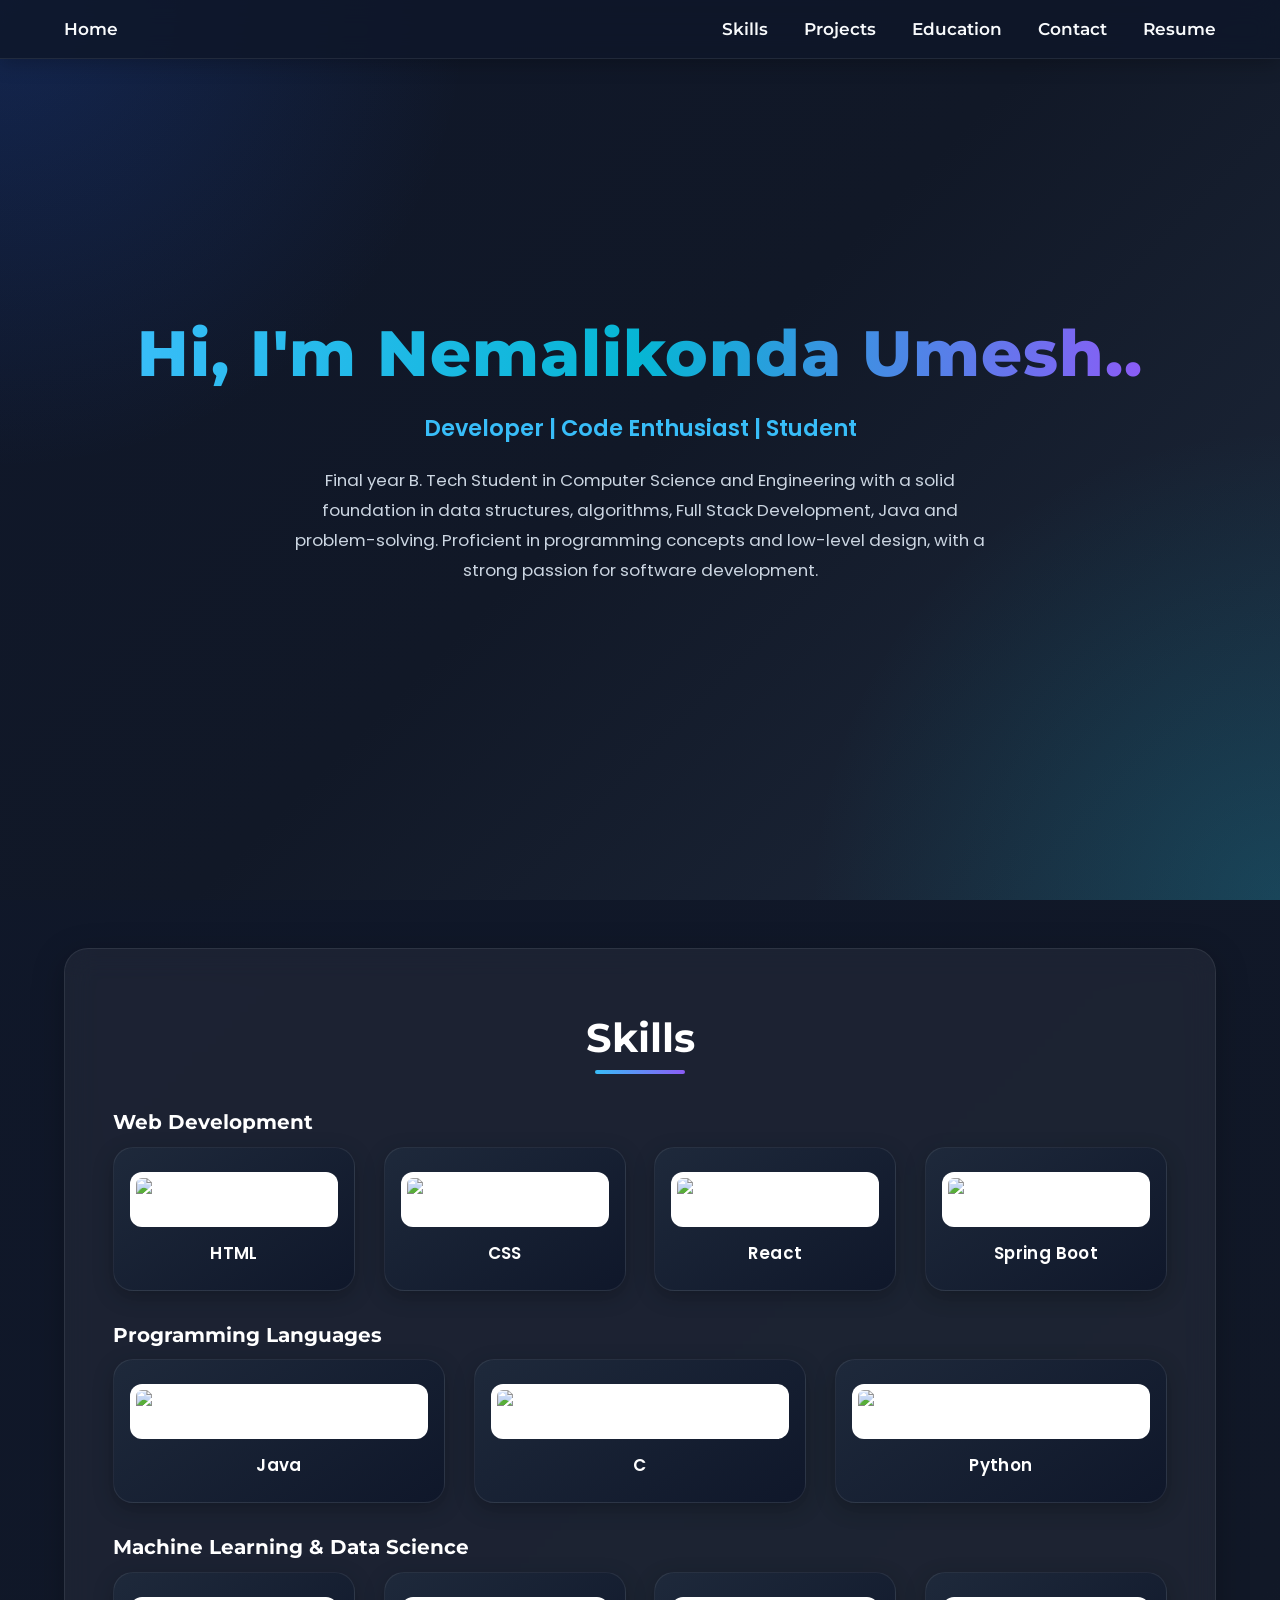
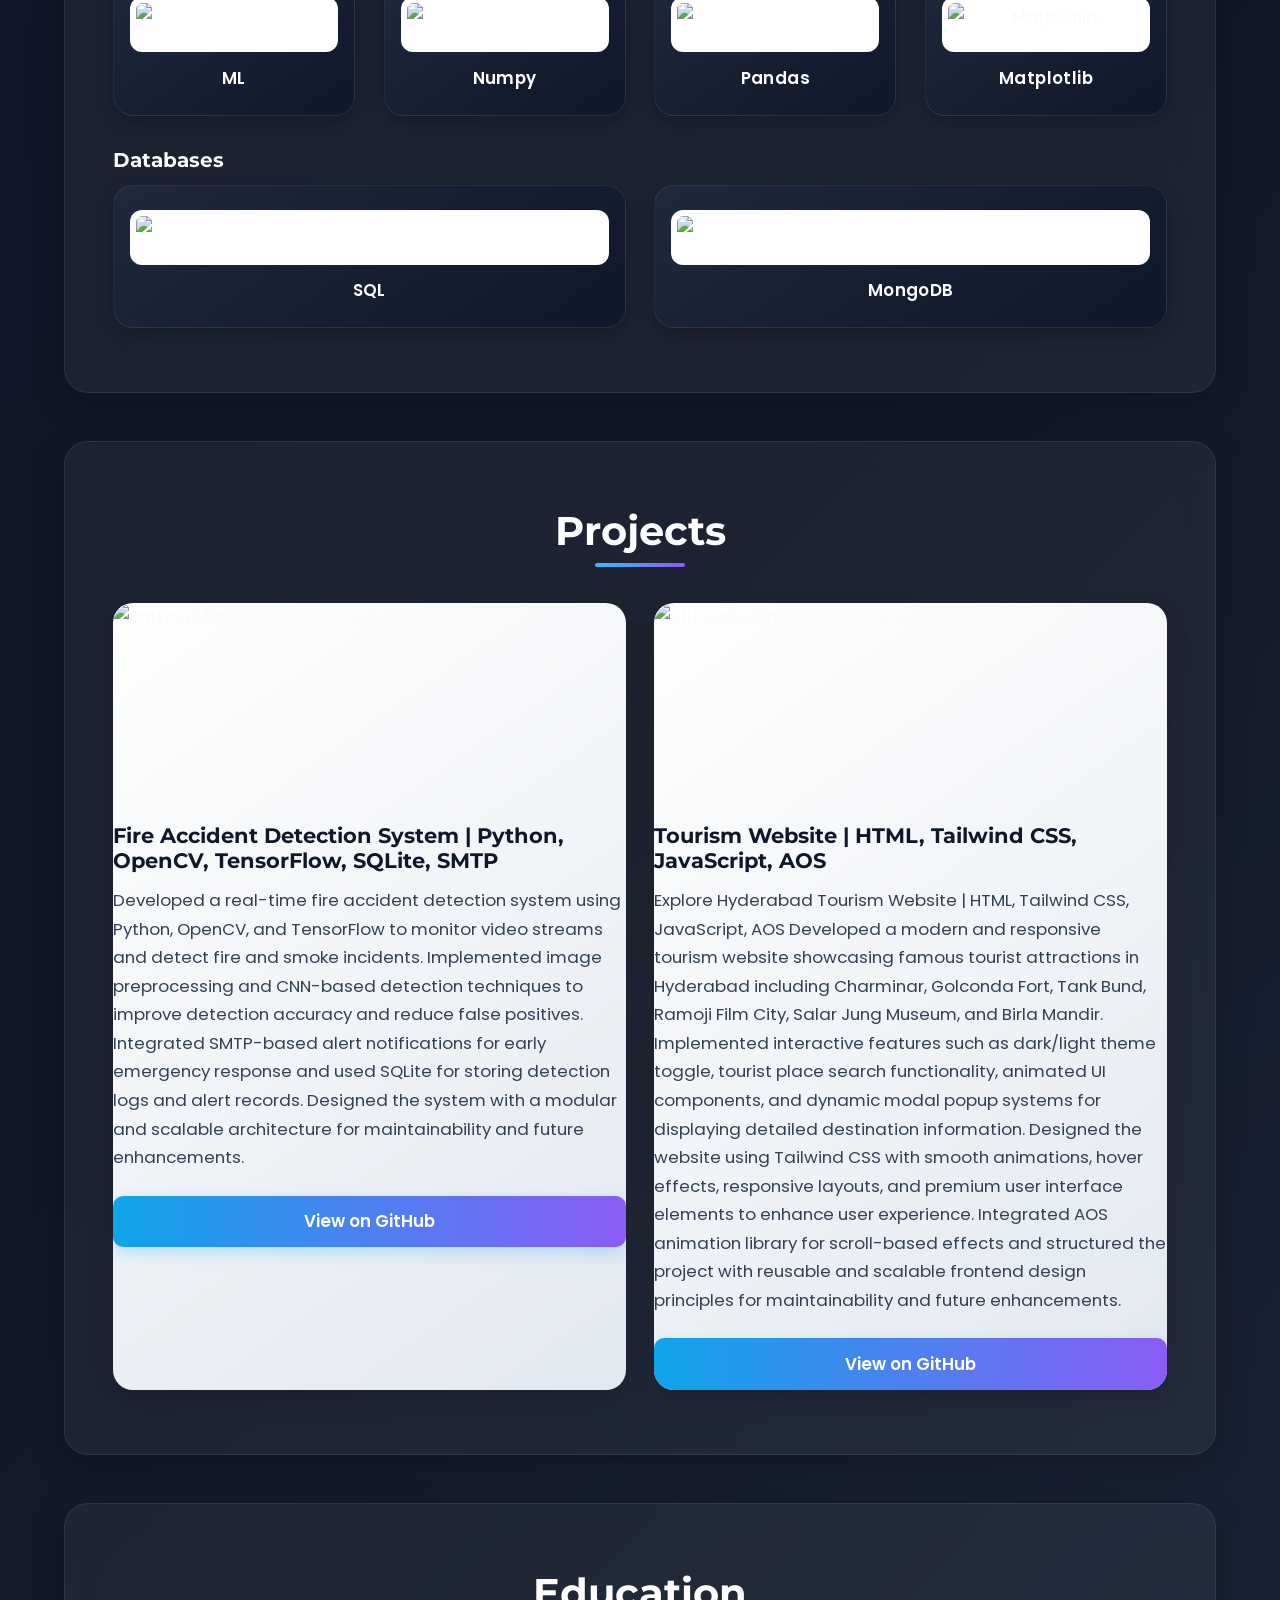
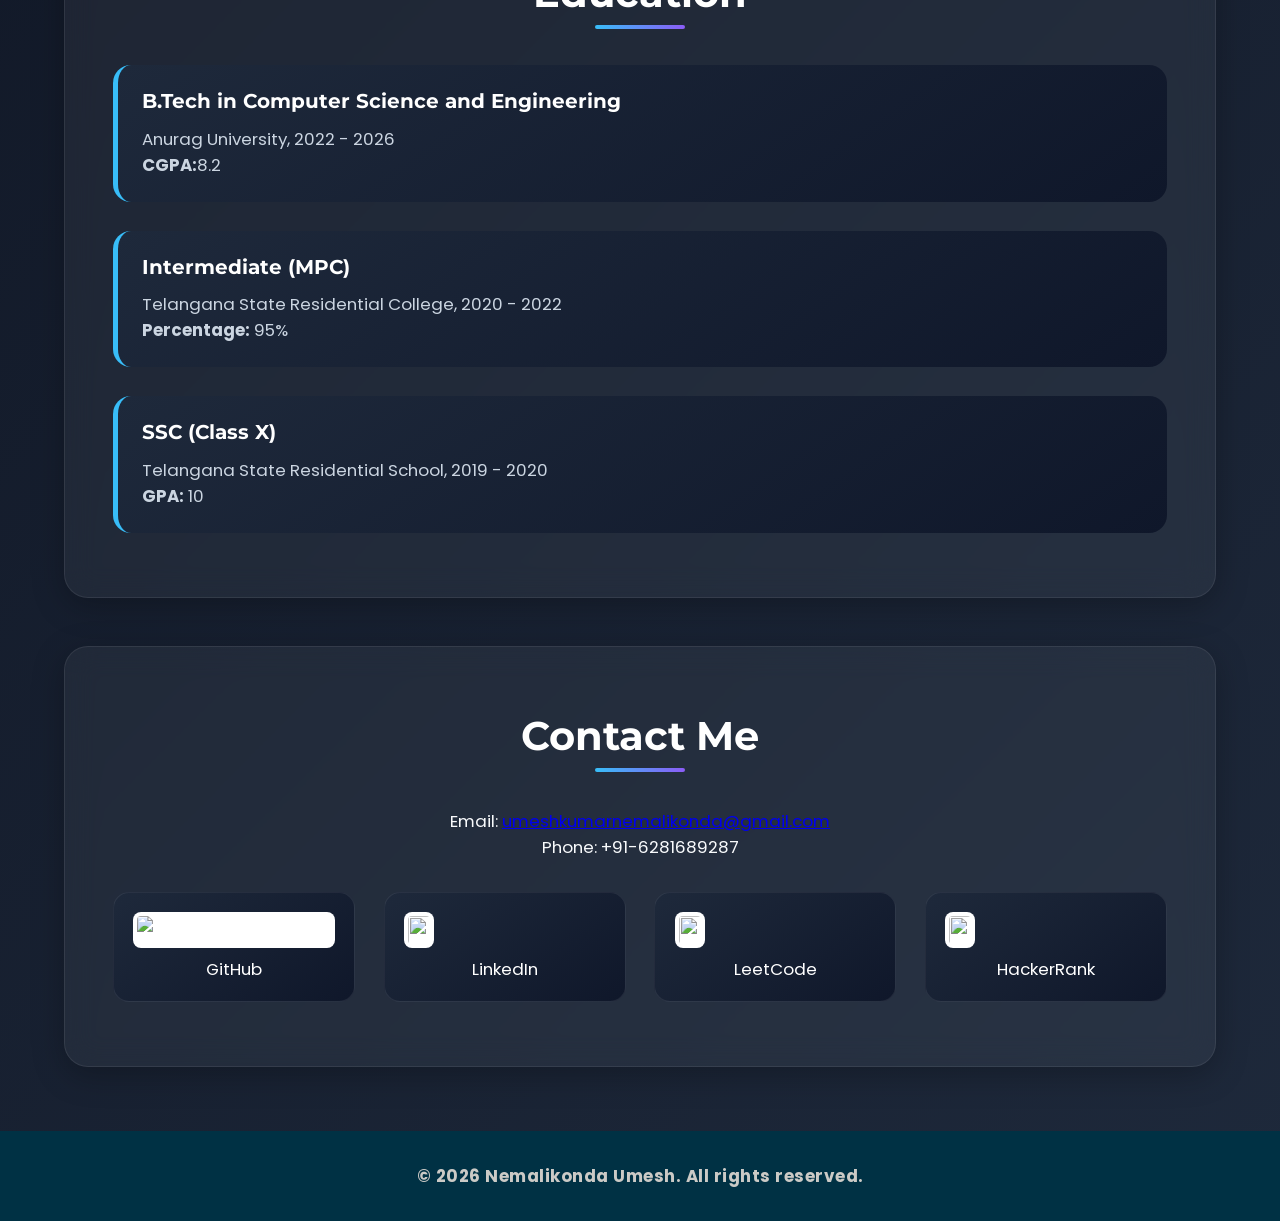
==== index.html @ 6491c3d7 "Add files via upload" ====
<!DOCTYPE html>
<html lang="en">
<head>
  <meta charset="UTF-8" />
  <meta name="viewport" content="width=device-width, initial-scale=1.0"/>
  <title>Umesh Nemalikonda</title>
  <link rel="icon" href="..\images\logo.jpg" type="image/png"/>
  <link href="https://fonts.googleapis.com/css2?family=Montserrat:wght@700;500;400&family=Roboto:wght@400;500&display=swap" rel="stylesheet">
  <link href="index.css" rel="stylesheet">
<body>
<nav id="main-nav">
  <div><a href="#home">Home</a></div>
  <div>
    <a href="#skills">Skills</a>
    <a href="#projects">Projects</a>
    <a href="#education">Education</a>
    <a href="#contact">Contact</a>
    <a href="resume.html" target="_blank">Resume</a>
  </div>
</nav>

<header id="home">
  <h1>Hi, I'm Nemalikonda Umesh..</h1>
  <p>Developer | Code Enthusiast | Student</p>
  <p>Final year B. Tech Student in Computer Science and Engineering with a solid foundation in data structures, algorithms, Full Stack Development, Java and problem-solving. Proficient in programming concepts and low-level design, with a strong passion for software development. </p>
</header>

<section id="skills">
  <h2>Skills</h2>

  <h3 style="margin-top:2rem;color:#ffffff;">Web Development</h3>
  <div class="skills-grid">
    <div class="skill-item"><img src="https://cdn.jsdelivr.net/gh/devicons/devicon/icons/html5/html5-original.svg"/><p>HTML</p></div>
    <div class="skill-item"><img src="https://cdn.jsdelivr.net/gh/devicons/devicon/icons/css3/css3-original.svg"/><p>CSS</p></div>
    <div class="skill-item"><img src="https://cdn.jsdelivr.net/gh/devicons/devicon/icons/react/react-original.svg"/><p>React</p></div>
    <div class="skill-item"><img src="https://cdn.jsdelivr.net/gh/devicons/devicon/icons/spring/spring-original.svg"/><p>Spring Boot</p></div>
  </div>

  <h3 style="margin-top:2rem;color:#ffffff;">Programming Languages</h3>
  <div class="skills-grid">
    <div class="skill-item"><img src="https://cdn.jsdelivr.net/gh/devicons/devicon/icons/java/java-original.svg"/><p>Java</p></div>
    <div class="skill-item"><img src="https://cdn.jsdelivr.net/gh/devicons/devicon/icons/c/c-original.svg"/><p>C</p></div>
    <div class="skill-item"><img src="https://cdn.jsdelivr.net/gh/devicons/devicon/icons/python/python-original.svg"/><p>Python</p></div>
    
  </div>

  <h3 style="margin-top:2rem;color:#ffffff;">Machine Learning & Data Science</h3>
  <div class="skills-grid">
    <div class="skill-item"><img src="https://upload.wikimedia.org/wikipedia/commons/1/10/PyTorch_logo_icon.svg"/><p>ML</p></div>
    <div class="skill-item"><img src="https://cdn.jsdelivr.net/gh/devicons/devicon/icons/numpy/numpy-original.svg"/><p>Numpy</p></div>
    <div class="skill-item"><img src="https://cdn.jsdelivr.net/gh/devicons/devicon/icons/pandas/pandas-original.svg"/><p>Pandas</p></div>
    <div class="skill-item"><img src="https://matplotlib.org/_static/images/logo2.svg" alt="Matplotlib" /><p>Matplotlib</p>
</div>
  </div>

  <h3 style="margin-top:2rem;color:#ffffff;">Databases</h3>
  <div class="skills-grid">
    <div class="skill-item"><img src="https://cdn.jsdelivr.net/gh/devicons/devicon/icons/mysql/mysql-original.svg"/><p>SQL</p></div>
    <div class="skill-item"><img src="https://cdn.jsdelivr.net/gh/devicons/devicon/icons/mongodb/mongodb-original.svg"/><p>MongoDB</p></div>
  </div>
</section>

<section id="projects">
  <h2>Projects</h2>
  <div class="projects-grid">
    <div class="project">
      <img src="https://encrypted-tbn0.gstatic.com/images?q=tbn:ANd9GcQ409_tsoj7hZkMlYfSaV7UAQtdSA9OgKWqkyiXhm_vB_E936Mg-bOxfOw&s" alt="Parking Management System"/>
      <h3>Fire Accident Detection System | Python, OpenCV, TensorFlow, SQLite, SMTP</h3>
      <p>Developed a real-time fire accident detection system using Python, OpenCV, and TensorFlow to monitor video streams and detect fire and smoke incidents. Implemented image preprocessing and CNN-based detection techniques to improve detection accuracy and reduce false positives. Integrated SMTP-based alert notifications for early emergency response and used SQLite for storing detection logs and alert records. Designed the system with a modular and scalable architecture for maintainability and future enhancements.</p>
      <div class="project-btns">
        <a href="https://github.com/NemalikondaUmesh/FIRE-ACCIDENT-DETECTOR" target="_blank">View on GitHub</a>
      </div>
    </div>
    <div class="project">
      <img src="./pro.png" alt="Student Management System"/>
      <h3>Tourism Website | HTML, Tailwind CSS, JavaScript, AOS</h3>
      <p>Explore Hyderabad Tourism Website | HTML, Tailwind CSS, JavaScript, AOS
Developed a modern and responsive tourism website showcasing famous tourist attractions in Hyderabad including Charminar, Golconda Fort, Tank Bund, Ramoji Film City, Salar Jung Museum, and Birla Mandir. Implemented interactive features such as dark/light theme toggle, tourist place search functionality, animated UI components, and dynamic modal popup systems for displaying detailed destination information. Designed the website using Tailwind CSS with smooth animations, hover effects, responsive layouts, and premium user interface elements to enhance user experience. Integrated AOS animation library for scroll-based effects and structured the project with reusable and scalable frontend design principles for maintainability and future enhancements.</p>
      <div class="project-btns">
        <a href="https://github.com/NemalikondaUmesh/Tourist-website" target="_blank">View on GitHub</a>
      </div>
    </div>
  </div>
</section>

<section id="education">
  <h2>Education</h2>
  <div class="education-grid">
    <div class="edu-box">
      <h3>B.Tech in Computer Science and Engineering</h3>
      <p>Anurag University, 2022 - 2026</p>
      <p><strong>CGPA:</strong>8.2</p>
    </div>
    <div class="edu-box">
      <h3>Intermediate (MPC)</h3>
      <p>Telangana State Residential College, 2020 - 2022</p>
      <p><strong>Percentage:</strong> 95%</p>
    </div>
    <div class="edu-box">
      <h3>SSC (Class X)</h3>
      <p>Telangana State Residential School, 2019 - 2020</p>
      <p><strong>GPA:</strong> 10</p>
    </div>
  </div>
</section>

<section id="contact">
  <h2>Contact Me</h2>
  <p style="text-align:center">Email: <a href="mailto:sathyanarayanaaitla@gmail.com">umeshkumarnemalikonda@gmail.com</a><br>Phone: +91-6281689287</p>
  <div class="socials">
    <a href="https://github.com/NemalikondaUmesh" target="_blank"><img src="https://cdn.jsdelivr.net/gh/devicons/devicon/icons/github/github-original.svg"/><p>GitHub</p></a>
    <a href="https://www.linkedin.com/in/nemalikonda-umesh/"target="_blank"><img src="https://cdn-icons-png.flaticon.com/512/174/174857.png" width="30"/><p>LinkedIn</p></a>
    <a href="https://leetcode.com/u/Umeshnemalikonda/" target="_blank"><img src="https://cdn.iconscout.com/icon/free/png-256/leetcode-3521542-2944960.png" width="30"/><p>LeetCode</p></a>
    <a href="https://www.hackerrank.com/profile/22eg105n39" target="_blank"><img src="https://cdn.iconscout.com/icon/free/png-256/hackerrank-3628885-3030009.png" width="30"/><p>HackerRank</p></a>
  </div>
</section>

<footer>
  &copy; 2026 Nemalikonda Umesh. All rights reserved.
</footer>
</body>
</html>
---- index.css ----
/* ===== GOOGLE FONTS ===== */
@import url('https://fonts.googleapis.com/css2?family=Montserrat:wght@400;600;700;800&family=Poppins:wght@300;400;500;600&display=swap');

/* ===== GLOBAL ===== */
*{
    margin:0;
    padding:0;
    box-sizing:border-box;
}

html{
    scroll-behavior:smooth;
}

body{
    background: linear-gradient(135deg,#0f172a,#111827,#1e293b);
    color:#f8fafc;
    font-family:'Poppins',sans-serif;
    font-size:1.05rem;
    overflow-x:hidden;
}

/* ===== NAVBAR ===== */
nav{
    position:fixed;
    top:0;
    width:100%;
    display:flex;
    justify-content:space-between;
    align-items:center;
    padding:1rem 3rem;
    background:rgba(15,23,42,0.85);
    backdrop-filter:blur(12px);
    z-index:1000;
    border-bottom:1px solid rgba(255,255,255,0.08);
    box-shadow:0 4px 20px rgba(0,0,0,0.25);
}

nav a{
    color:#f8fafc;
    text-decoration:none;
    margin:0 1rem;
    font-weight:600;
    font-family:'Montserrat',sans-serif;
    transition:0.3s ease;
    position:relative;
}

nav a::after{
    content:'';
    position:absolute;
    left:0;
    bottom:-5px;
    width:0%;
    height:2px;
    background:#38bdf8;
    transition:0.3s;
}

nav a:hover{
    color:#38bdf8;
}

nav a:hover::after{
    width:100%;
}

/* ===== HEADER ===== */
header{
    height:100vh;
    display:flex;
    flex-direction:column;
    justify-content:center;
    align-items:center;
    text-align:center;
    padding:2rem;
    background:
    radial-gradient(circle at top left,#2563eb33,transparent 30%),
    radial-gradient(circle at bottom right,#06b6d433,transparent 30%),
    linear-gradient(135deg,#0f172a,#111827,#1e293b);
}

header h1{
    font-size:4rem;
    font-family:'Montserrat',sans-serif;
    font-weight:800;
    background:linear-gradient(90deg,#38bdf8,#06b6d4,#8b5cf6);
    -webkit-background-clip:text;
    -webkit-text-fill-color:transparent;
    margin-bottom:1rem;
    letter-spacing:1px;
}

header p:first-of-type{
    font-size:1.4rem;
    color:#38bdf8;
    font-weight:600;
    margin-bottom:1rem;
}

header p{
    max-width:700px;
    line-height:1.8;
    color:#cbd5e1;
}

/* ===== SECTIONS ===== */
section{
    margin:3rem auto;
    width:90%;
    padding:4rem 3rem;
    border-radius:24px;
    background:rgba(255,255,255,0.05);
    backdrop-filter:blur(15px);
    border:1px solid rgba(255,255,255,0.08);
    box-shadow:0 8px 32px rgba(0,0,0,0.25);
}

h2{
    text-align:center;
    font-size:2.5rem;
    margin-bottom:3rem;
    font-family:'Montserrat',sans-serif;
    color:#ffffff;
    position:relative;
}

h2::after{
    content:'';
    width:90px;
    height:4px;
    background:linear-gradient(90deg,#38bdf8,#8b5cf6);
    position:absolute;
    left:50%;
    transform:translateX(-50%);
    bottom:-12px;
    border-radius:20px;
}

h3{
    font-family:'Montserrat',sans-serif;
    color:#38bdf8;
    margin-bottom:0.8rem;
}

/* ===== GRID LAYOUTS ===== */
.skills-grid,
.projects-grid,
.education-grid,
.socials{
    display:grid;
    gap:1.8rem;
}

.skills-grid{
    grid-template-columns:repeat(auto-fit,minmax(150px,1fr));
}

.projects-grid{
    grid-template-columns:repeat(auto-fit,minmax(320px,1fr));
}

/* ===== SKILLS ===== */
.skill-item{
    background:linear-gradient(145deg,#1e293b,#0f172a);
    border:1px solid rgba(255,255,255,0.08);
    padding:1.5rem 1rem;
    border-radius:20px;
    text-align:center;
    transition:0.35s ease;
    box-shadow:0 6px 20px rgba(0,0,0,0.25);
}

.skill-item:hover{
    transform:translateY(-10px) scale(1.03);
    background:linear-gradient(145deg,#0ea5e9,#8b5cf6);
    box-shadow:0 12px 30px rgba(14,165,233,0.35);
}

.skill-item img{
    height:55px;
    margin-bottom:0.8rem;
    background:#fff;
    padding:6px;
    border-radius:12px;
}

.skill-item p{
    font-weight:600;
    color:#fff;
    letter-spacing:0.4px;
}

/* ===== PROJECTS ===== */
.project{
    background:linear-gradient(145deg,#ffffff,#e2e8f0);
    border-radius:20px;
    overflow:hidden;
    transition:0.35s ease;
    box-shadow:0 8px 25px rgba(0,0,0,0.18);
}

.project:hover{
    transform:translateY(-10px);
    box-shadow:0 15px 35px rgba(56,189,248,0.25);
}

.project img{
    width:100%;
    height:220px;
    object-fit:cover;
}

.project-content{
    padding:1.5rem;
}

.project h3{
    color:#0f172a;
    font-size:1.3rem;
}

.project p{
    color:#334155;
    line-height:1.7;
}

/* ===== PROJECT BUTTONS ===== */
.project-btns{
    display:flex;
    gap:1rem;
    margin-top:1.5rem;
}

.project-btns a{
    flex:1;
    text-align:center;
    padding:0.8rem 1rem;
    border-radius:10px;
    text-decoration:none;
    font-weight:600;
    color:#fff;
    background:linear-gradient(90deg,#0ea5e9,#8b5cf6);
    transition:0.3s;
    box-shadow:0 6px 15px rgba(14,165,233,0.25);
}

.project-btns a:hover{
    transform:scale(1.05);
    box-shadow:0 10px 25px rgba(139,92,246,0.35);
}

/* ===== EDUCATION ===== */
.education-grid{
    grid-template-columns:1fr;
}

.edu-box{
    background:linear-gradient(145deg,#1e293b,#0f172a);
    padding:1.5rem;
    border-radius:18px;
    border-left:5px solid #38bdf8;
    transition:0.3s;
}

.edu-box:hover{
    transform:translateX(8px);
    box-shadow:0 10px 25px rgba(56,189,248,0.18);
}

.edu-box h3{
    color:#ffffff;
}

.edu-box p{
    color:#cbd5e1;
}

/* ===== SOCIALS ===== */
.socials{
    grid-template-columns:repeat(auto-fit,minmax(120px,1fr));
    margin-top:2rem;
}

.socials a{
    background:linear-gradient(145deg,#1e293b,#0f172a);
    padding:1.2rem;
    border-radius:16px;
    text-align:center;
    text-decoration:none;
    color:#fff;
    transition:0.3s;
    border:1px solid rgba(255,255,255,0.08);
}

.socials a:hover{
    transform:translateY(-8px);
    background:linear-gradient(145deg,#0ea5e9,#8b5cf6);
}

.socials img{
    height:36px;
    margin-bottom:0.5rem;
    background:#fff;
    padding:4px;
    border-radius:8px;
}

/* ===== FOOTER ===== */
footer{
    margin-top:4rem;
    text-align:center;
    padding:2rem;
    background:rgb(0, 49, 68);
    color:#cbcac6;   /* Changed text color */
    font-weight:700;
    letter-spacing:0.5px;
    font-size:1.05rem;

}

/* ===== IMAGE RESPONSIVE ===== */
img{
    max-width:100%;
    display:block;
}

/* ===== RESPONSIVE ===== */
@media(max-width:768px){

    nav{
        flex-direction:column;
        padding:1rem;
    }

    nav a{
        margin:0.5rem;
    }

    header{
        padding-top:6rem;
        height:auto;
        min-height:100vh;
    }

    header h1{
        font-size:2.5rem;
    }

    header p{
        font-size:1rem;
    }

    section{
        width:94%;
        padding:2rem 1.2rem;
    }

    h2{
        font-size:2rem;
    }

    .projects-grid,
    .skills-grid{
        grid-template-columns:1fr;
    }

    .project-btns{
        flex-direction:column;
    }
}
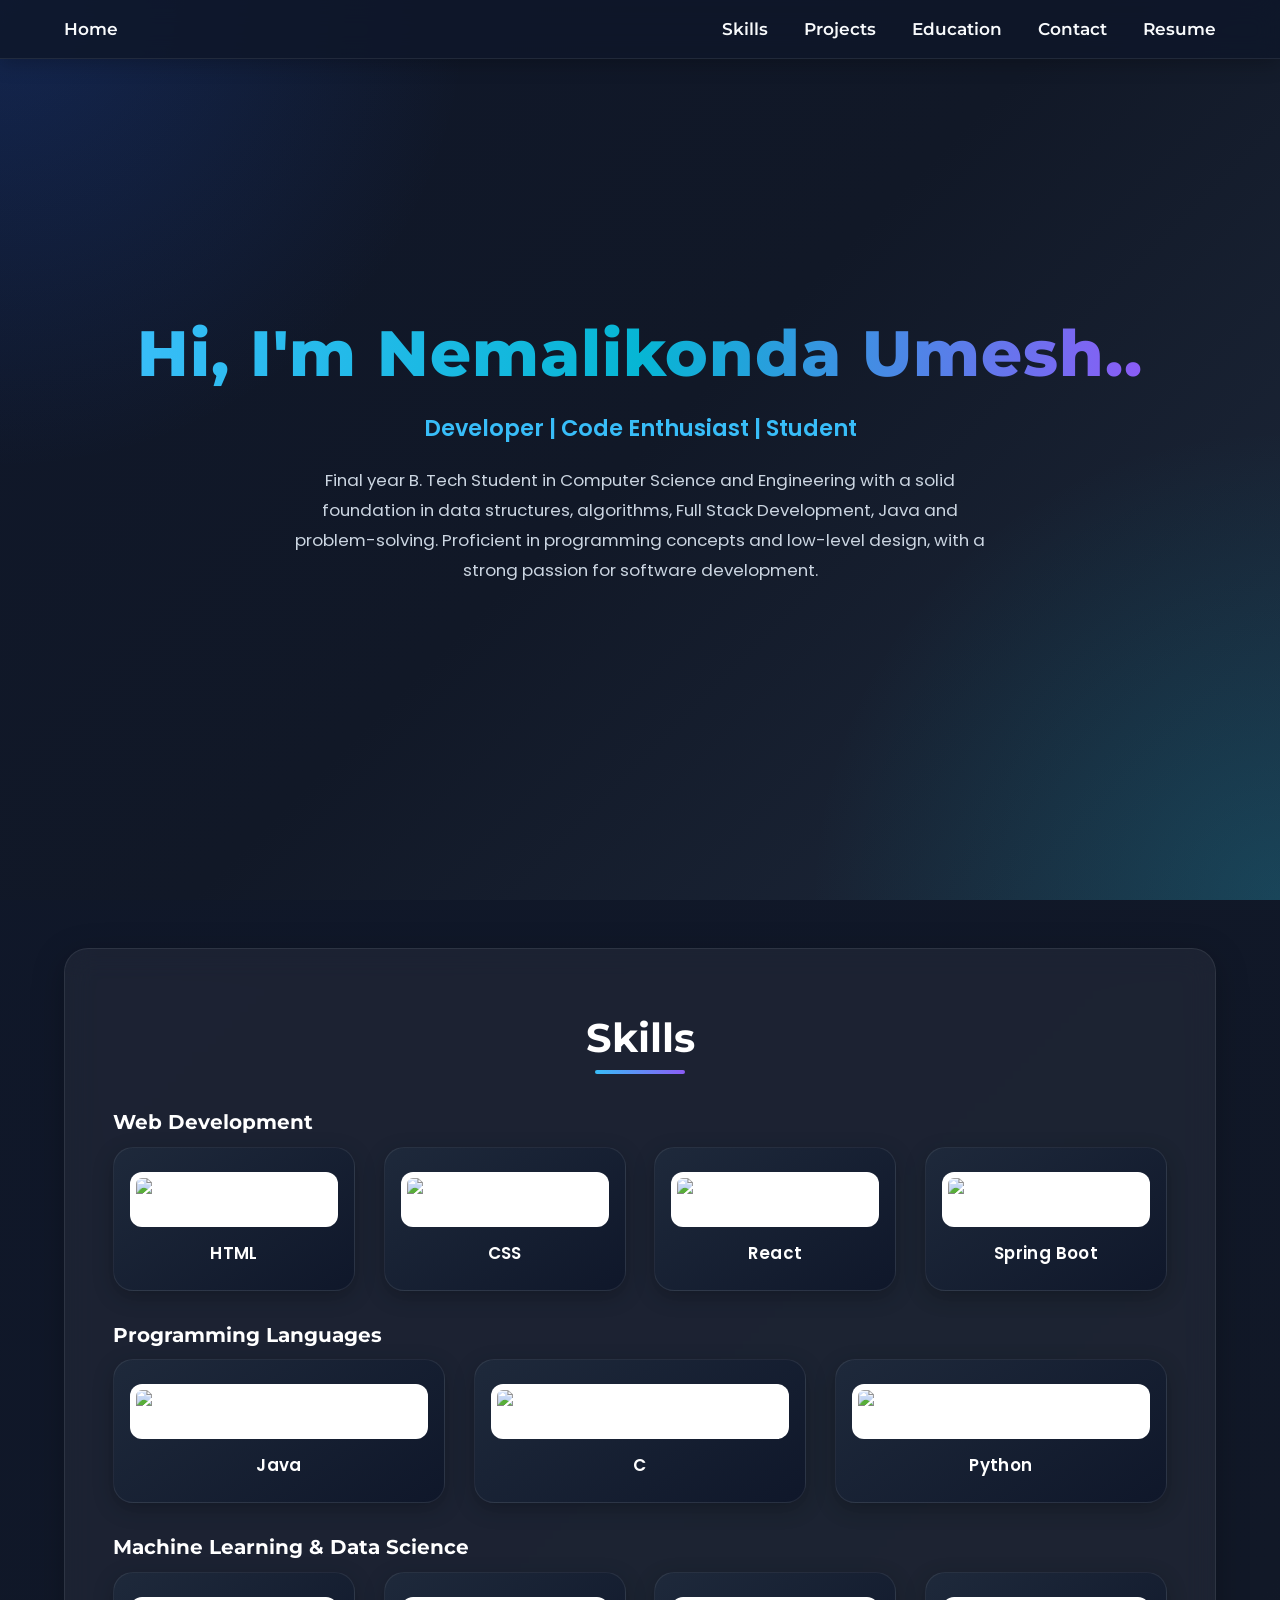
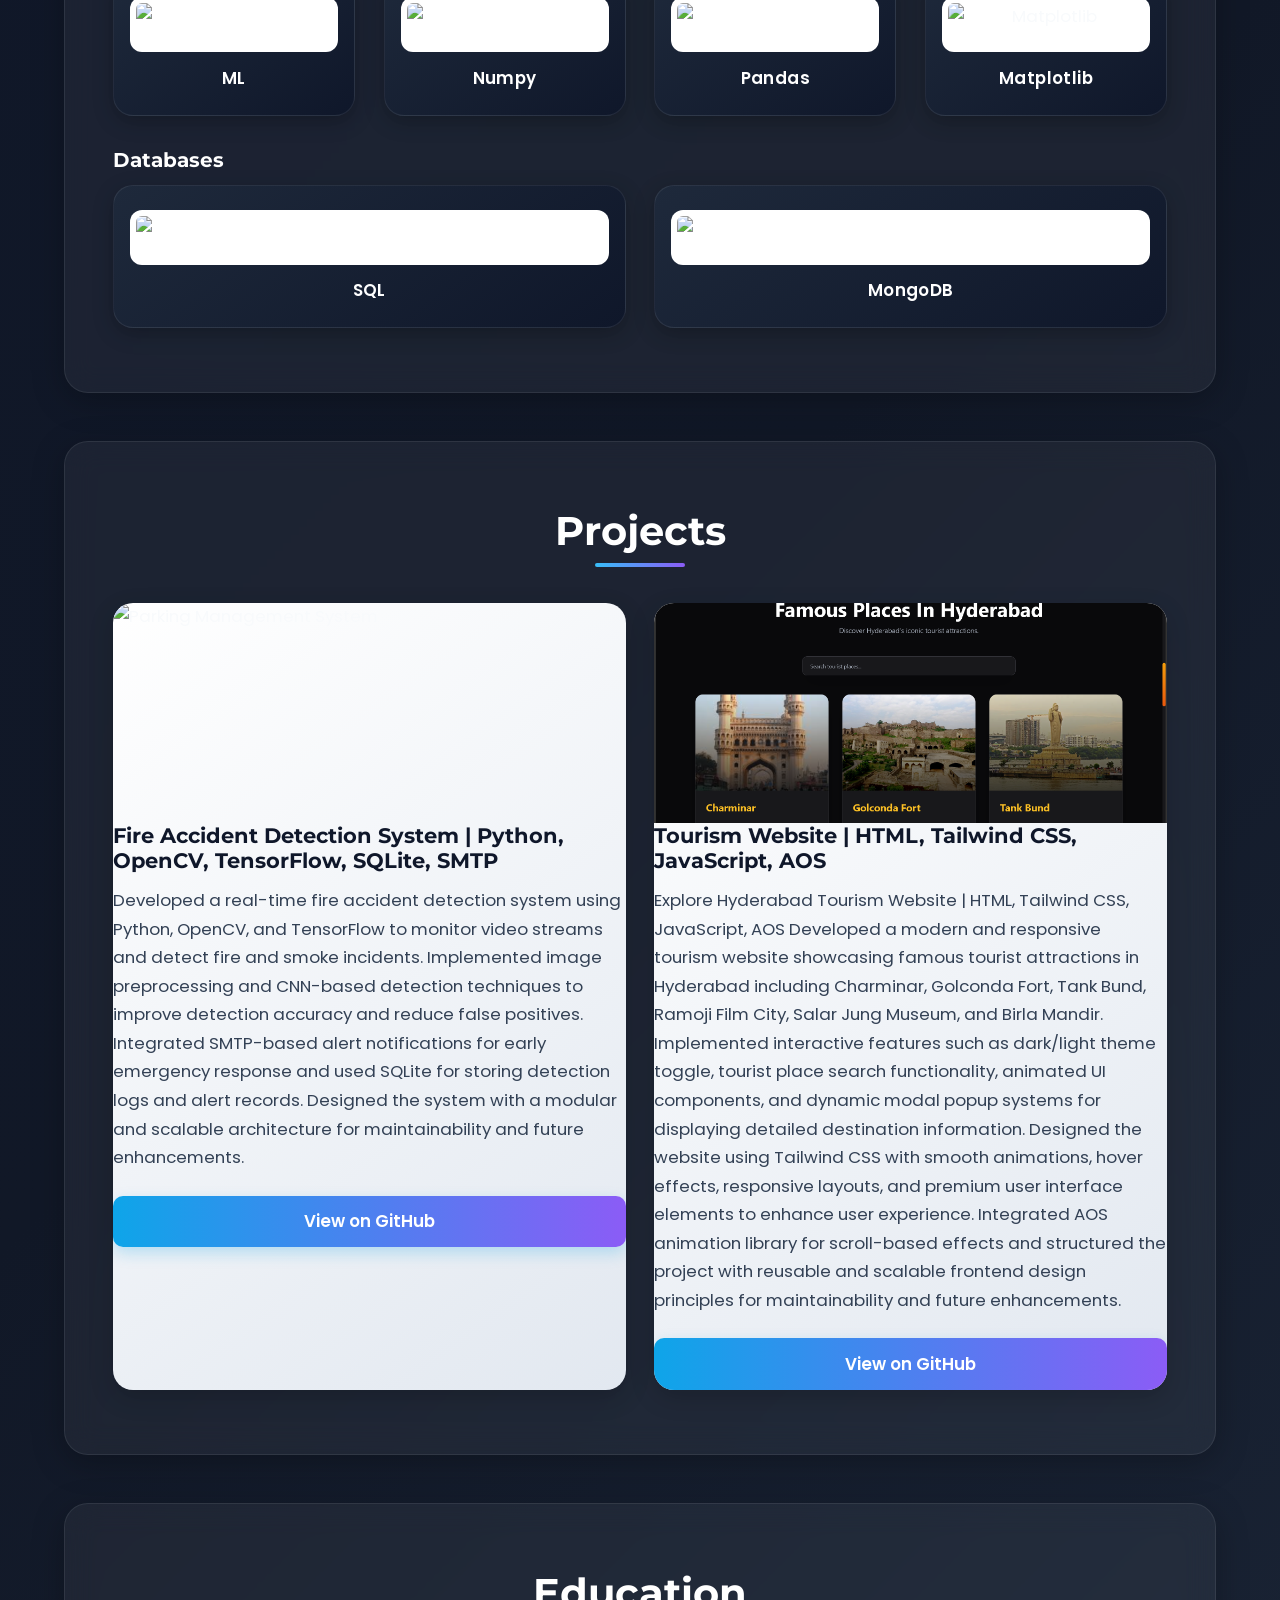
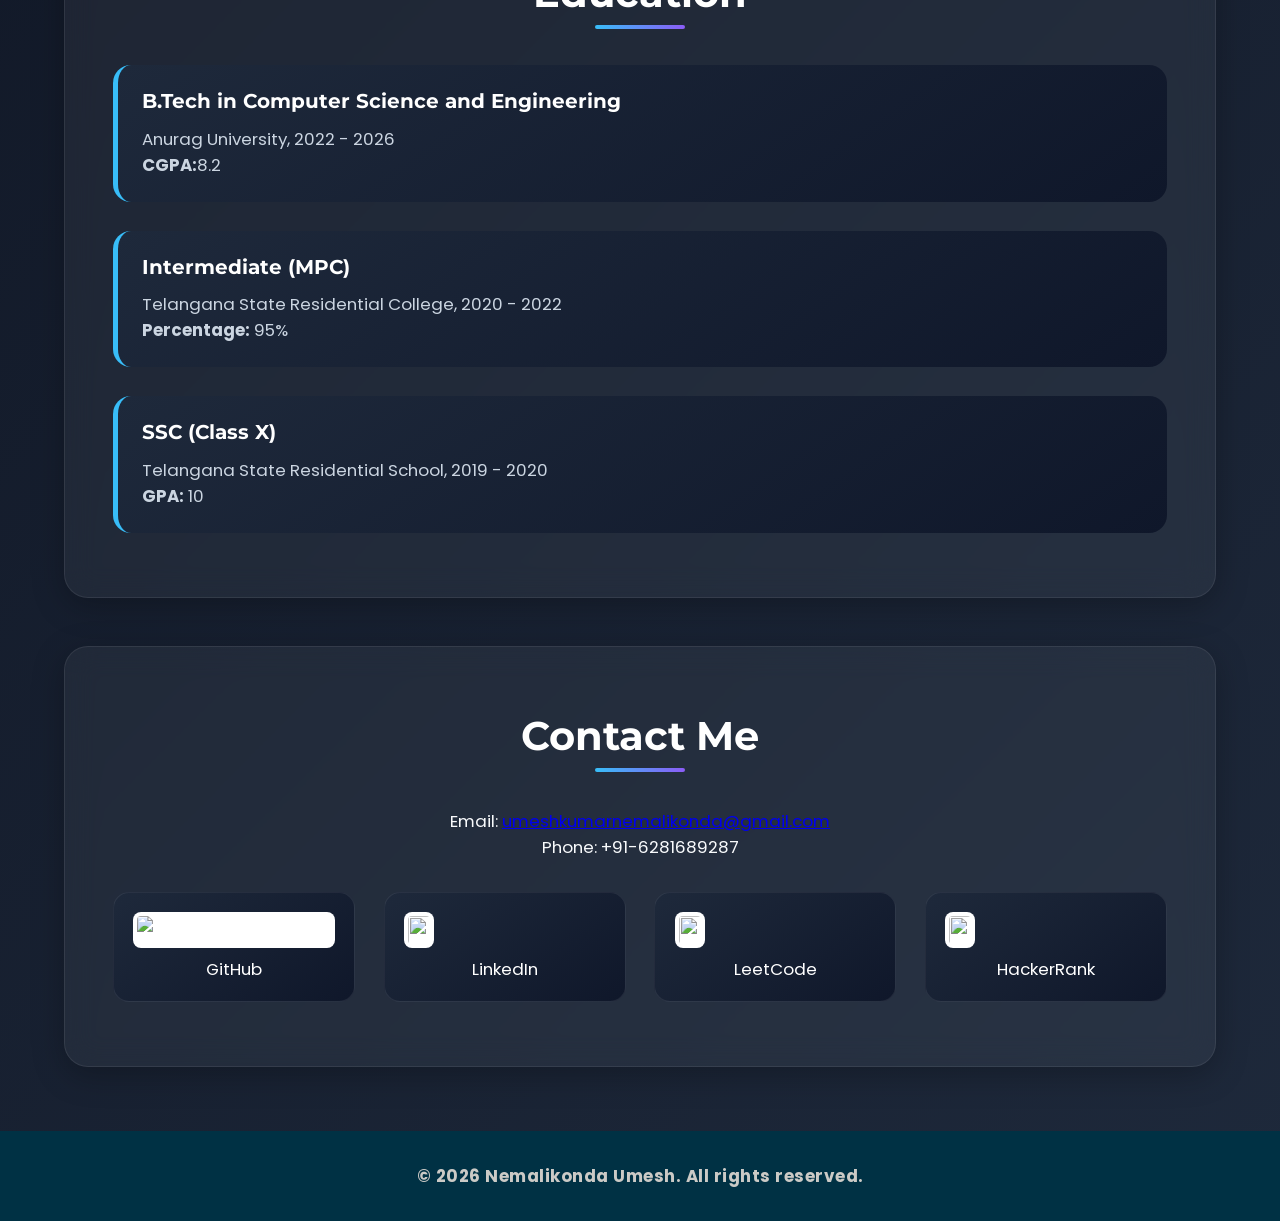
==== commit 7bea7c80: "Initial portfolio upload" ====
--- a/index.html
+++ b/index.html
@@ -49,7 +49,10 @@
     <div class="skill-item"><img src="https://upload.wikimedia.org/wikipedia/commons/1/10/PyTorch_logo_icon.svg"/><p>ML</p></div>
     <div class="skill-item"><img src="https://cdn.jsdelivr.net/gh/devicons/devicon/icons/numpy/numpy-original.svg"/><p>Numpy</p></div>
     <div class="skill-item"><img src="https://cdn.jsdelivr.net/gh/devicons/devicon/icons/pandas/pandas-original.svg"/><p>Pandas</p></div>
-    <div class="skill-item"><img src="https://matplotlib.org/_static/images/logo2.svg" alt="Matplotlib" /><p>Matplotlib</p>
+    <div class="skill-item">
+    <img src="https://upload.wikimedia.org/wikipedia/commons/8/84/Matplotlib_icon.svg" alt="Matplotlib" />
+    <p>Matplotlib</p>
+</div>
 </div>
   </div>
 
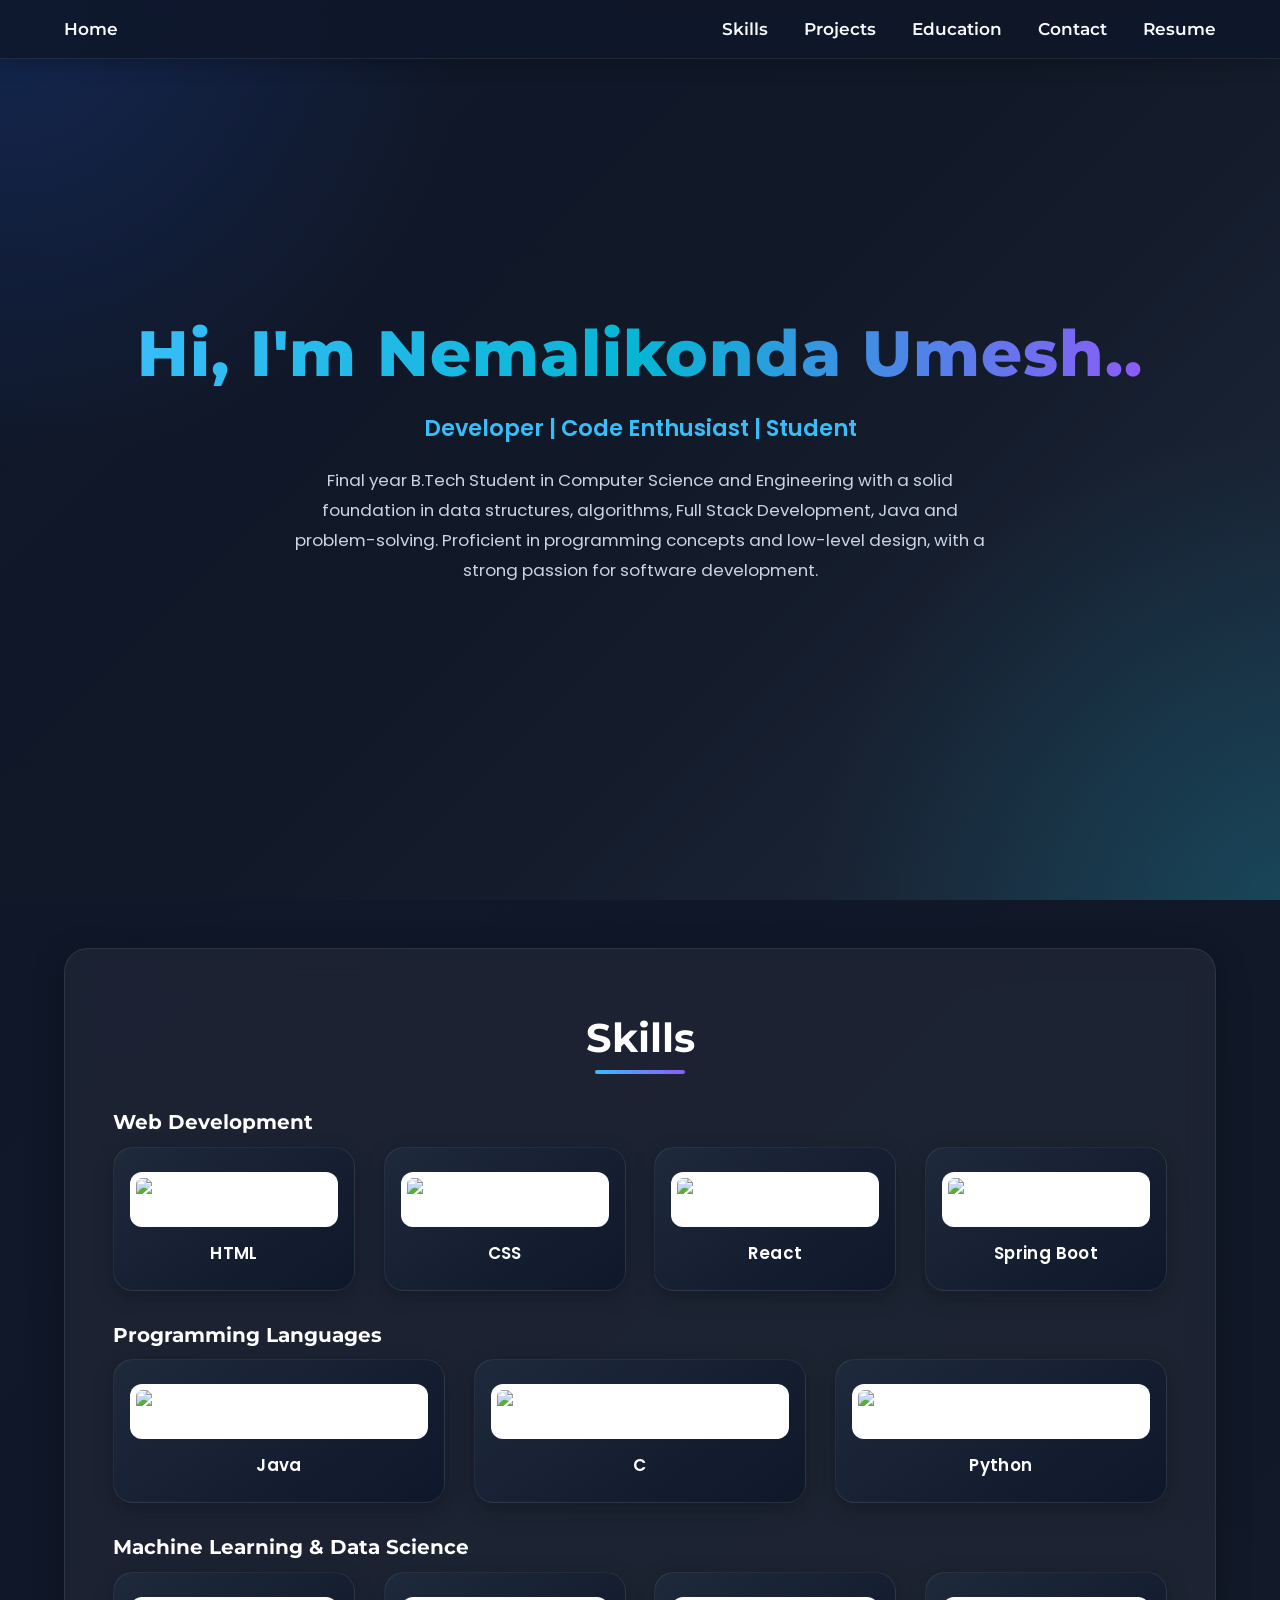
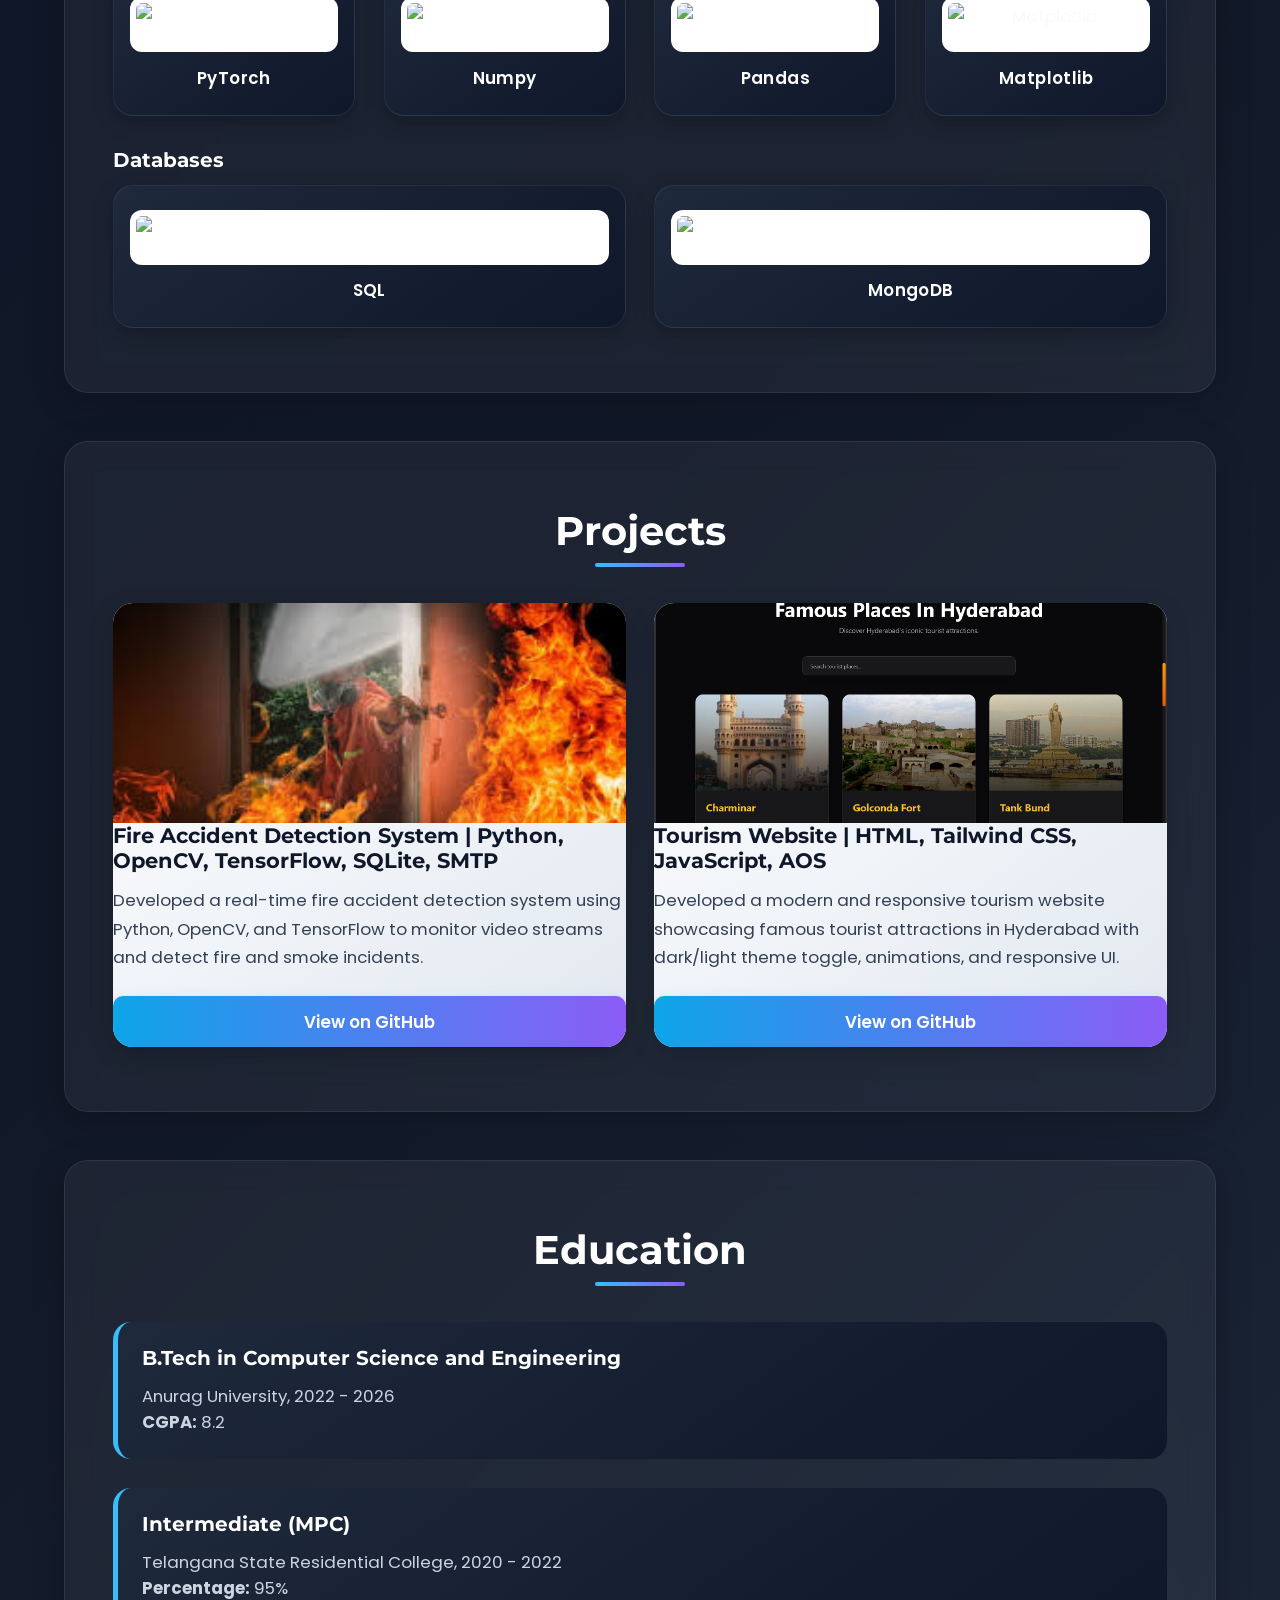
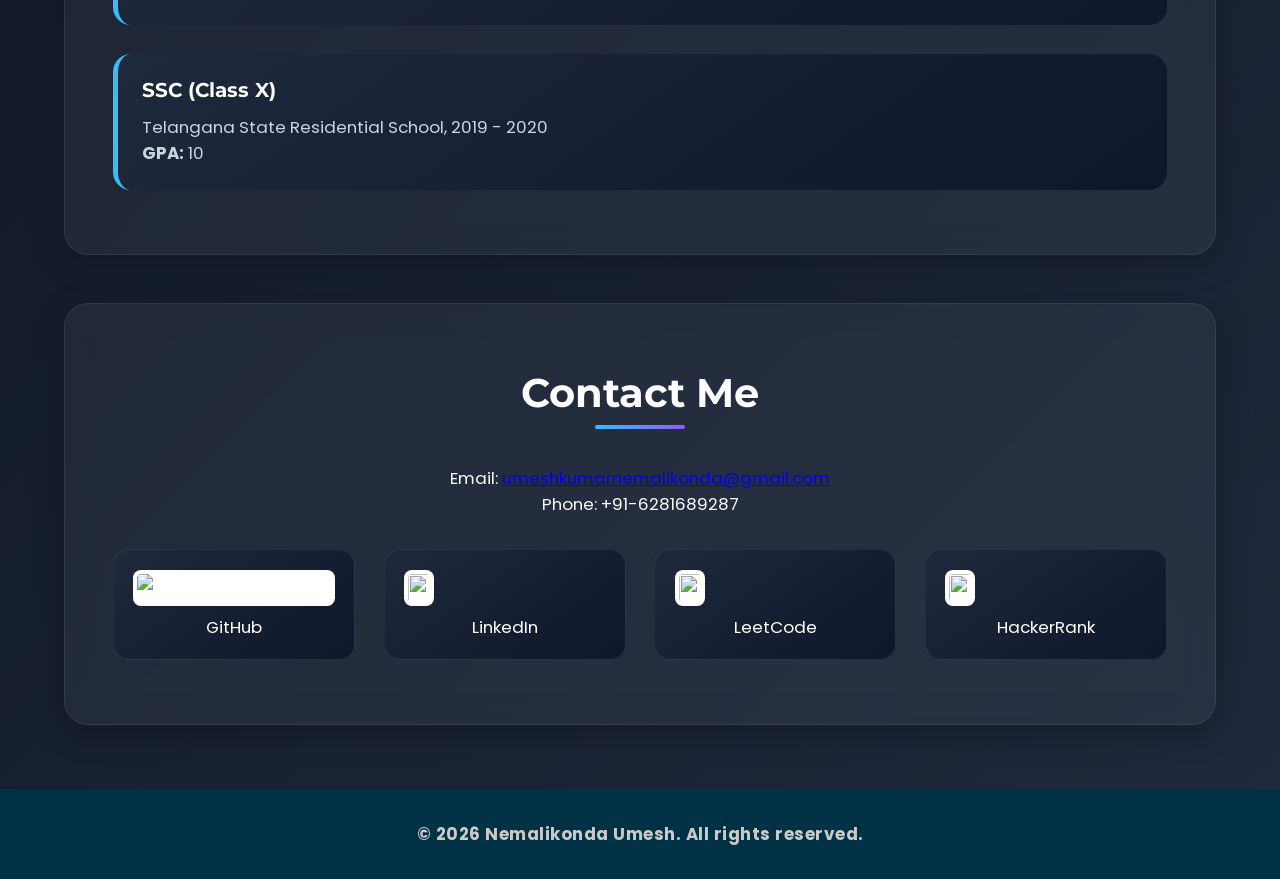
==== commit 9e7d6448: "fixed images" ====
--- a/index.html
+++ b/index.html
@@ -4,10 +4,17 @@
   <meta charset="UTF-8" />
   <meta name="viewport" content="width=device-width, initial-scale=1.0"/>
   <title>Umesh Nemalikonda</title>
-  <link rel="icon" href="..\images\logo.jpg" type="image/png"/>
+
+  <!-- FIXED FAVICON -->
+  <link rel="icon" href="./images/logo.jpg" type="image/png"/>
+
   <link href="https://fonts.googleapis.com/css2?family=Montserrat:wght@700;500;400&family=Roboto:wght@400;500&display=swap" rel="stylesheet">
+
   <link href="index.css" rel="stylesheet">
+</head>
+
 <body>
+
 <nav id="main-nav">
   <div><a href="#home">Home</a></div>
   <div>
@@ -22,105 +29,231 @@
 <header id="home">
   <h1>Hi, I'm Nemalikonda Umesh..</h1>
   <p>Developer | Code Enthusiast | Student</p>
-  <p>Final year B. Tech Student in Computer Science and Engineering with a solid foundation in data structures, algorithms, Full Stack Development, Java and problem-solving. Proficient in programming concepts and low-level design, with a strong passion for software development. </p>
+
+  <p>
+    Final year B.Tech Student in Computer Science and Engineering with a solid foundation in
+    data structures, algorithms, Full Stack Development, Java and problem-solving.
+    Proficient in programming concepts and low-level design, with a strong passion for software development.
+  </p>
 </header>
 
 <section id="skills">
+
   <h2>Skills</h2>
 
   <h3 style="margin-top:2rem;color:#ffffff;">Web Development</h3>
-  <div class="skills-grid">
-    <div class="skill-item"><img src="https://cdn.jsdelivr.net/gh/devicons/devicon/icons/html5/html5-original.svg"/><p>HTML</p></div>
-    <div class="skill-item"><img src="https://cdn.jsdelivr.net/gh/devicons/devicon/icons/css3/css3-original.svg"/><p>CSS</p></div>
-    <div class="skill-item"><img src="https://cdn.jsdelivr.net/gh/devicons/devicon/icons/react/react-original.svg"/><p>React</p></div>
-    <div class="skill-item"><img src="https://cdn.jsdelivr.net/gh/devicons/devicon/icons/spring/spring-original.svg"/><p>Spring Boot</p></div>
+
+  <div class="skills-grid">
+
+    <div class="skill-item">
+      <img src="https://cdn.jsdelivr.net/gh/devicons/devicon/icons/html5/html5-original.svg"/>
+      <p>HTML</p>
+    </div>
+
+    <div class="skill-item">
+      <img src="https://cdn.jsdelivr.net/gh/devicons/devicon/icons/css3/css3-original.svg"/>
+      <p>CSS</p>
+    </div>
+
+    <div class="skill-item">
+      <img src="https://cdn.jsdelivr.net/gh/devicons/devicon/icons/react/react-original.svg"/>
+      <p>React</p>
+    </div>
+
+    <div class="skill-item">
+      <img src="https://cdn.jsdelivr.net/gh/devicons/devicon/icons/spring/spring-original.svg"/>
+      <p>Spring Boot</p>
+    </div>
+
   </div>
 
   <h3 style="margin-top:2rem;color:#ffffff;">Programming Languages</h3>
-  <div class="skills-grid">
-    <div class="skill-item"><img src="https://cdn.jsdelivr.net/gh/devicons/devicon/icons/java/java-original.svg"/><p>Java</p></div>
-    <div class="skill-item"><img src="https://cdn.jsdelivr.net/gh/devicons/devicon/icons/c/c-original.svg"/><p>C</p></div>
-    <div class="skill-item"><img src="https://cdn.jsdelivr.net/gh/devicons/devicon/icons/python/python-original.svg"/><p>Python</p></div>
-    
+
+  <div class="skills-grid">
+
+    <div class="skill-item">
+      <img src="https://cdn.jsdelivr.net/gh/devicons/devicon/icons/java/java-original.svg"/>
+      <p>Java</p>
+    </div>
+
+    <div class="skill-item">
+      <img src="https://cdn.jsdelivr.net/gh/devicons/devicon/icons/c/c-original.svg"/>
+      <p>C</p>
+    </div>
+
+    <div class="skill-item">
+      <img src="https://cdn.jsdelivr.net/gh/devicons/devicon/icons/python/python-original.svg"/>
+      <p>Python</p>
+    </div>
+
   </div>
 
   <h3 style="margin-top:2rem;color:#ffffff;">Machine Learning & Data Science</h3>
-  <div class="skills-grid">
-    <div class="skill-item"><img src="https://upload.wikimedia.org/wikipedia/commons/1/10/PyTorch_logo_icon.svg"/><p>ML</p></div>
-    <div class="skill-item"><img src="https://cdn.jsdelivr.net/gh/devicons/devicon/icons/numpy/numpy-original.svg"/><p>Numpy</p></div>
-    <div class="skill-item"><img src="https://cdn.jsdelivr.net/gh/devicons/devicon/icons/pandas/pandas-original.svg"/><p>Pandas</p></div>
-    <div class="skill-item">
-    <img src="https://upload.wikimedia.org/wikipedia/commons/8/84/Matplotlib_icon.svg" alt="Matplotlib" />
-    <p>Matplotlib</p>
-</div>
-</div>
+
+  <div class="skills-grid">
+
+    <div class="skill-item">
+      <img src="https://cdn.jsdelivr.net/gh/devicons/devicon/icons/pytorch/pytorch-original.svg"/>
+      <p>PyTorch</p>
+    </div>
+
+    <div class="skill-item">
+      <img src="https://cdn.jsdelivr.net/gh/devicons/devicon/icons/numpy/numpy-original.svg"/>
+      <p>Numpy</p>
+    </div>
+
+    <div class="skill-item">
+      <img src="https://cdn.jsdelivr.net/gh/devicons/devicon/icons/pandas/pandas-original.svg"/>
+      <p>Pandas</p>
+    </div>
+
+    <!-- FIXED MATPLOTLIB IMAGE -->
+    <div class="skill-item">
+      <img src="https://matplotlib.org/stable/_static/logo2.svg" alt="Matplotlib"/>
+      <p>Matplotlib</p>
+    </div>
+
   </div>
 
   <h3 style="margin-top:2rem;color:#ffffff;">Databases</h3>
-  <div class="skills-grid">
-    <div class="skill-item"><img src="https://cdn.jsdelivr.net/gh/devicons/devicon/icons/mysql/mysql-original.svg"/><p>SQL</p></div>
-    <div class="skill-item"><img src="https://cdn.jsdelivr.net/gh/devicons/devicon/icons/mongodb/mongodb-original.svg"/><p>MongoDB</p></div>
-  </div>
+
+  <div class="skills-grid">
+
+    <div class="skill-item">
+      <img src="https://cdn.jsdelivr.net/gh/devicons/devicon/icons/mysql/mysql-original.svg"/>
+      <p>SQL</p>
+    </div>
+
+    <div class="skill-item">
+      <img src="https://cdn.jsdelivr.net/gh/devicons/devicon/icons/mongodb/mongodb-original.svg"/>
+      <p>MongoDB</p>
+    </div>
+
+  </div>
+
 </section>
 
 <section id="projects">
+
   <h2>Projects</h2>
+
   <div class="projects-grid">
+
     <div class="project">
-      <img src="https://encrypted-tbn0.gstatic.com/images?q=tbn:ANd9GcQ409_tsoj7hZkMlYfSaV7UAQtdSA9OgKWqkyiXhm_vB_E936Mg-bOxfOw&s" alt="Parking Management System"/>
+
+      <img src="[data-uri]" alt="Fire Accident Detection System"/>
+
       <h3>Fire Accident Detection System | Python, OpenCV, TensorFlow, SQLite, SMTP</h3>
-      <p>Developed a real-time fire accident detection system using Python, OpenCV, and TensorFlow to monitor video streams and detect fire and smoke incidents. Implemented image preprocessing and CNN-based detection techniques to improve detection accuracy and reduce false positives. Integrated SMTP-based alert notifications for early emergency response and used SQLite for storing detection logs and alert records. Designed the system with a modular and scalable architecture for maintainability and future enhancements.</p>
+
+      <p>
+        Developed a real-time fire accident detection system using Python,
+        OpenCV, and TensorFlow to monitor video streams and detect fire and smoke incidents.
+      </p>
+
       <div class="project-btns">
-        <a href="https://github.com/NemalikondaUmesh/FIRE-ACCIDENT-DETECTOR" target="_blank">View on GitHub</a>
+        <a href="https://github.com/NemalikondaUmesh/FIRE-ACCIDENT-DETECTOR" target="_blank">
+          View on GitHub
+        </a>
       </div>
-    </div>
+
+    </div>
+
     <div class="project">
-      <img src="./pro.png" alt="Student Management System"/>
+
+      <!-- FIXED TRAVEL IMAGE -->
+      <img src="./pro.png" alt="Tourism Website"/>
+
       <h3>Tourism Website | HTML, Tailwind CSS, JavaScript, AOS</h3>
-      <p>Explore Hyderabad Tourism Website | HTML, Tailwind CSS, JavaScript, AOS
-Developed a modern and responsive tourism website showcasing famous tourist attractions in Hyderabad including Charminar, Golconda Fort, Tank Bund, Ramoji Film City, Salar Jung Museum, and Birla Mandir. Implemented interactive features such as dark/light theme toggle, tourist place search functionality, animated UI components, and dynamic modal popup systems for displaying detailed destination information. Designed the website using Tailwind CSS with smooth animations, hover effects, responsive layouts, and premium user interface elements to enhance user experience. Integrated AOS animation library for scroll-based effects and structured the project with reusable and scalable frontend design principles for maintainability and future enhancements.</p>
+
+      <p>
+        Developed a modern and responsive tourism website showcasing famous tourist attractions
+        in Hyderabad with dark/light theme toggle, animations, and responsive UI.
+      </p>
+
       <div class="project-btns">
-        <a href="https://github.com/NemalikondaUmesh/Tourist-website" target="_blank">View on GitHub</a>
+        <a href="https://github.com/NemalikondaUmesh/Tourist-website" target="_blank">
+          View on GitHub
+        </a>
       </div>
-    </div>
-  </div>
+
+    </div>
+
+  </div>
+
 </section>
 
 <section id="education">
+
   <h2>Education</h2>
+
   <div class="education-grid">
+
     <div class="edu-box">
       <h3>B.Tech in Computer Science and Engineering</h3>
       <p>Anurag University, 2022 - 2026</p>
-      <p><strong>CGPA:</strong>8.2</p>
-    </div>
+      <p><strong>CGPA:</strong> 8.2</p>
+    </div>
+
     <div class="edu-box">
       <h3>Intermediate (MPC)</h3>
       <p>Telangana State Residential College, 2020 - 2022</p>
       <p><strong>Percentage:</strong> 95%</p>
     </div>
+
     <div class="edu-box">
       <h3>SSC (Class X)</h3>
       <p>Telangana State Residential School, 2019 - 2020</p>
       <p><strong>GPA:</strong> 10</p>
     </div>
-  </div>
+
+  </div>
+
 </section>
 
 <section id="contact">
+
   <h2>Contact Me</h2>
-  <p style="text-align:center">Email: <a href="mailto:sathyanarayanaaitla@gmail.com">umeshkumarnemalikonda@gmail.com</a><br>Phone: +91-6281689287</p>
+
+  <p style="text-align:center">
+    Email:
+    <a href="mailto:umeshkumarnemalikonda@gmail.com">
+      umeshkumarnemalikonda@gmail.com
+    </a>
+
+    <br>
+
+    Phone: +91-6281689287
+  </p>
+
   <div class="socials">
-    <a href="https://github.com/NemalikondaUmesh" target="_blank"><img src="https://cdn.jsdelivr.net/gh/devicons/devicon/icons/github/github-original.svg"/><p>GitHub</p></a>
-    <a href="https://www.linkedin.com/in/nemalikonda-umesh/"target="_blank"><img src="https://cdn-icons-png.flaticon.com/512/174/174857.png" width="30"/><p>LinkedIn</p></a>
-    <a href="https://leetcode.com/u/Umeshnemalikonda/" target="_blank"><img src="https://cdn.iconscout.com/icon/free/png-256/leetcode-3521542-2944960.png" width="30"/><p>LeetCode</p></a>
-    <a href="https://www.hackerrank.com/profile/22eg105n39" target="_blank"><img src="https://cdn.iconscout.com/icon/free/png-256/hackerrank-3628885-3030009.png" width="30"/><p>HackerRank</p></a>
-  </div>
+
+    <a href="https://github.com/NemalikondaUmesh" target="_blank">
+      <img src="https://cdn.jsdelivr.net/gh/devicons/devicon/icons/github/github-original.svg"/>
+      <p>GitHub</p>
+    </a>
+
+    <a href="https://www.linkedin.com/in/nemalikonda-umesh/" target="_blank">
+      <img src="https://cdn-icons-png.flaticon.com/512/174/174857.png" width="30"/>
+      <p>LinkedIn</p>
+    </a>
+
+    <a href="https://leetcode.com/u/Umeshnemalikonda/" target="_blank">
+      <img src="https://cdn.iconscout.com/icon/free/png-256/leetcode-3521542-2944960.png" width="30"/>
+      <p>LeetCode</p>
+    </a>
+
+    <a href="https://www.hackerrank.com/profile/22eg105n39" target="_blank">
+      <img src="https://cdn.iconscout.com/icon/free/png-256/hackerrank-3628885-3030009.png" width="30"/>
+      <p>HackerRank</p>
+    </a>
+
+  </div>
+
 </section>
 
 <footer>
   &copy; 2026 Nemalikonda Umesh. All rights reserved.
 </footer>
+
 </body>
-</html>
-
+</html>
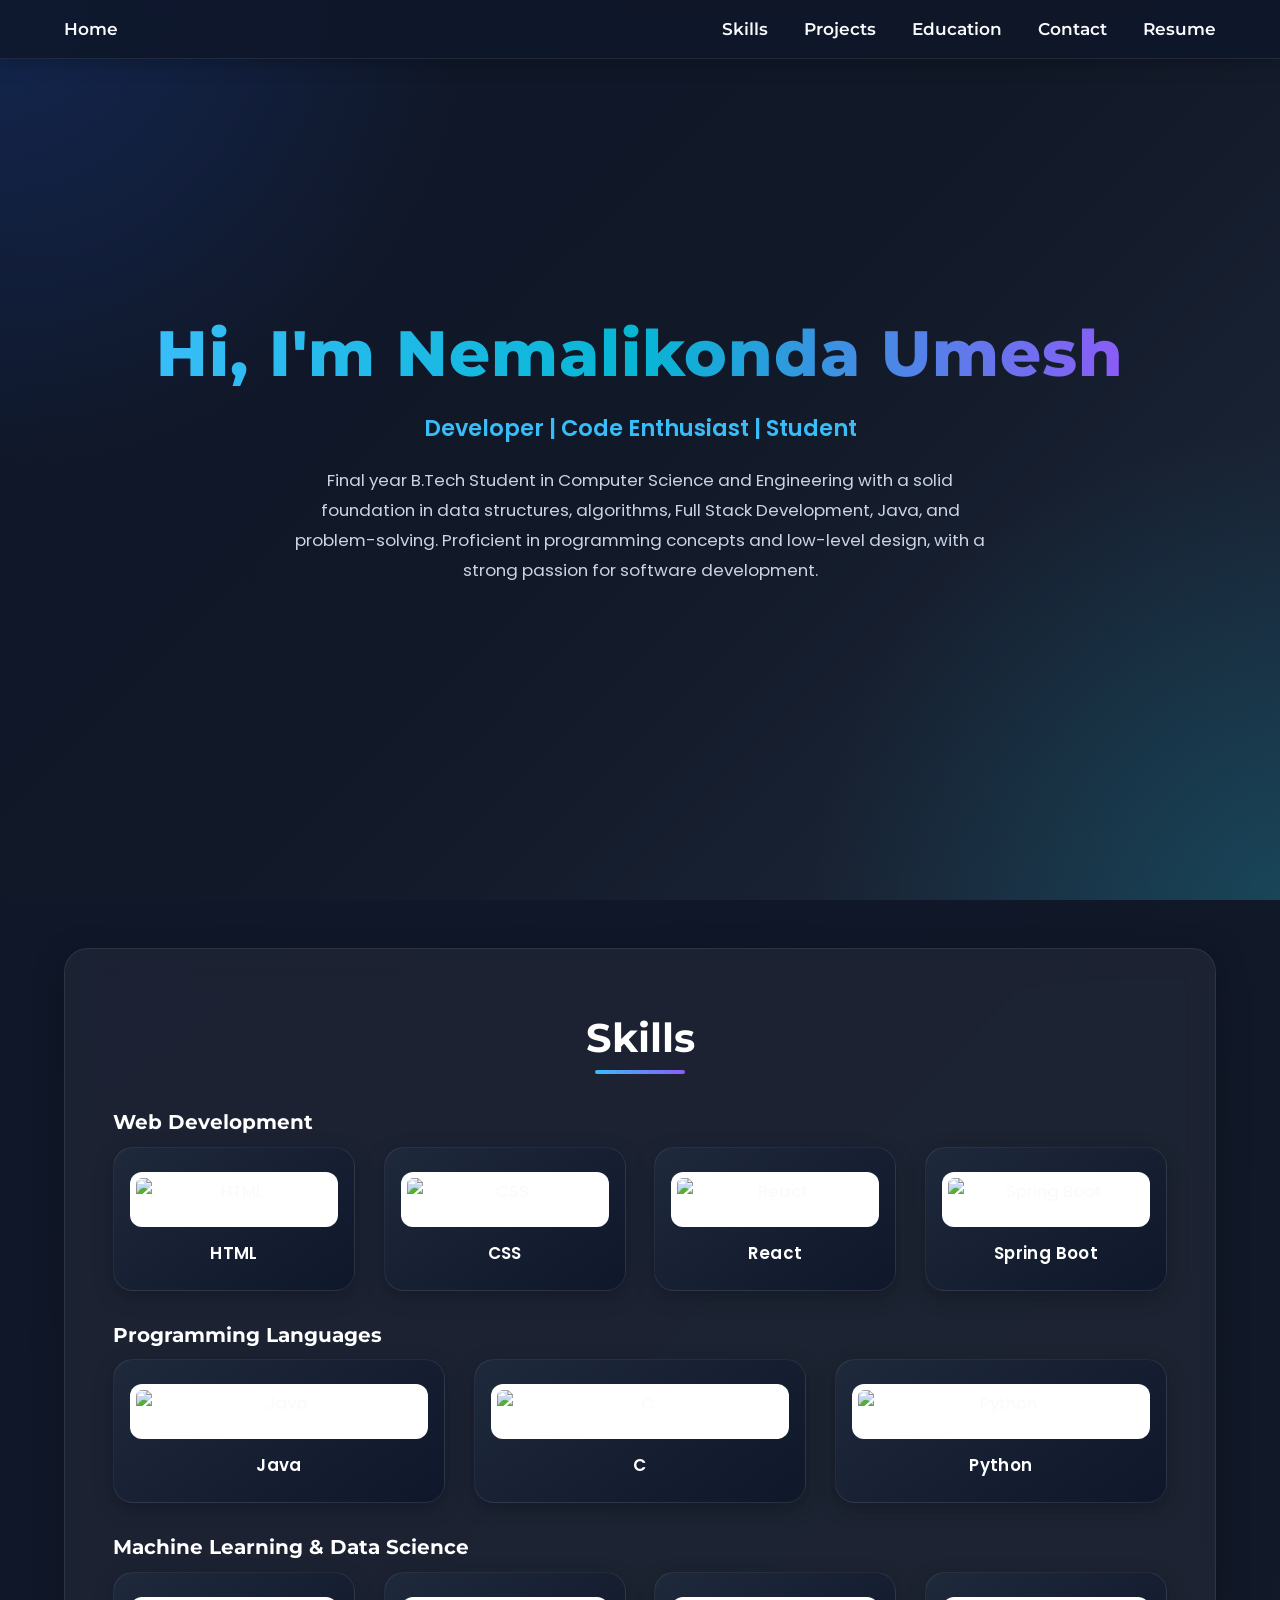
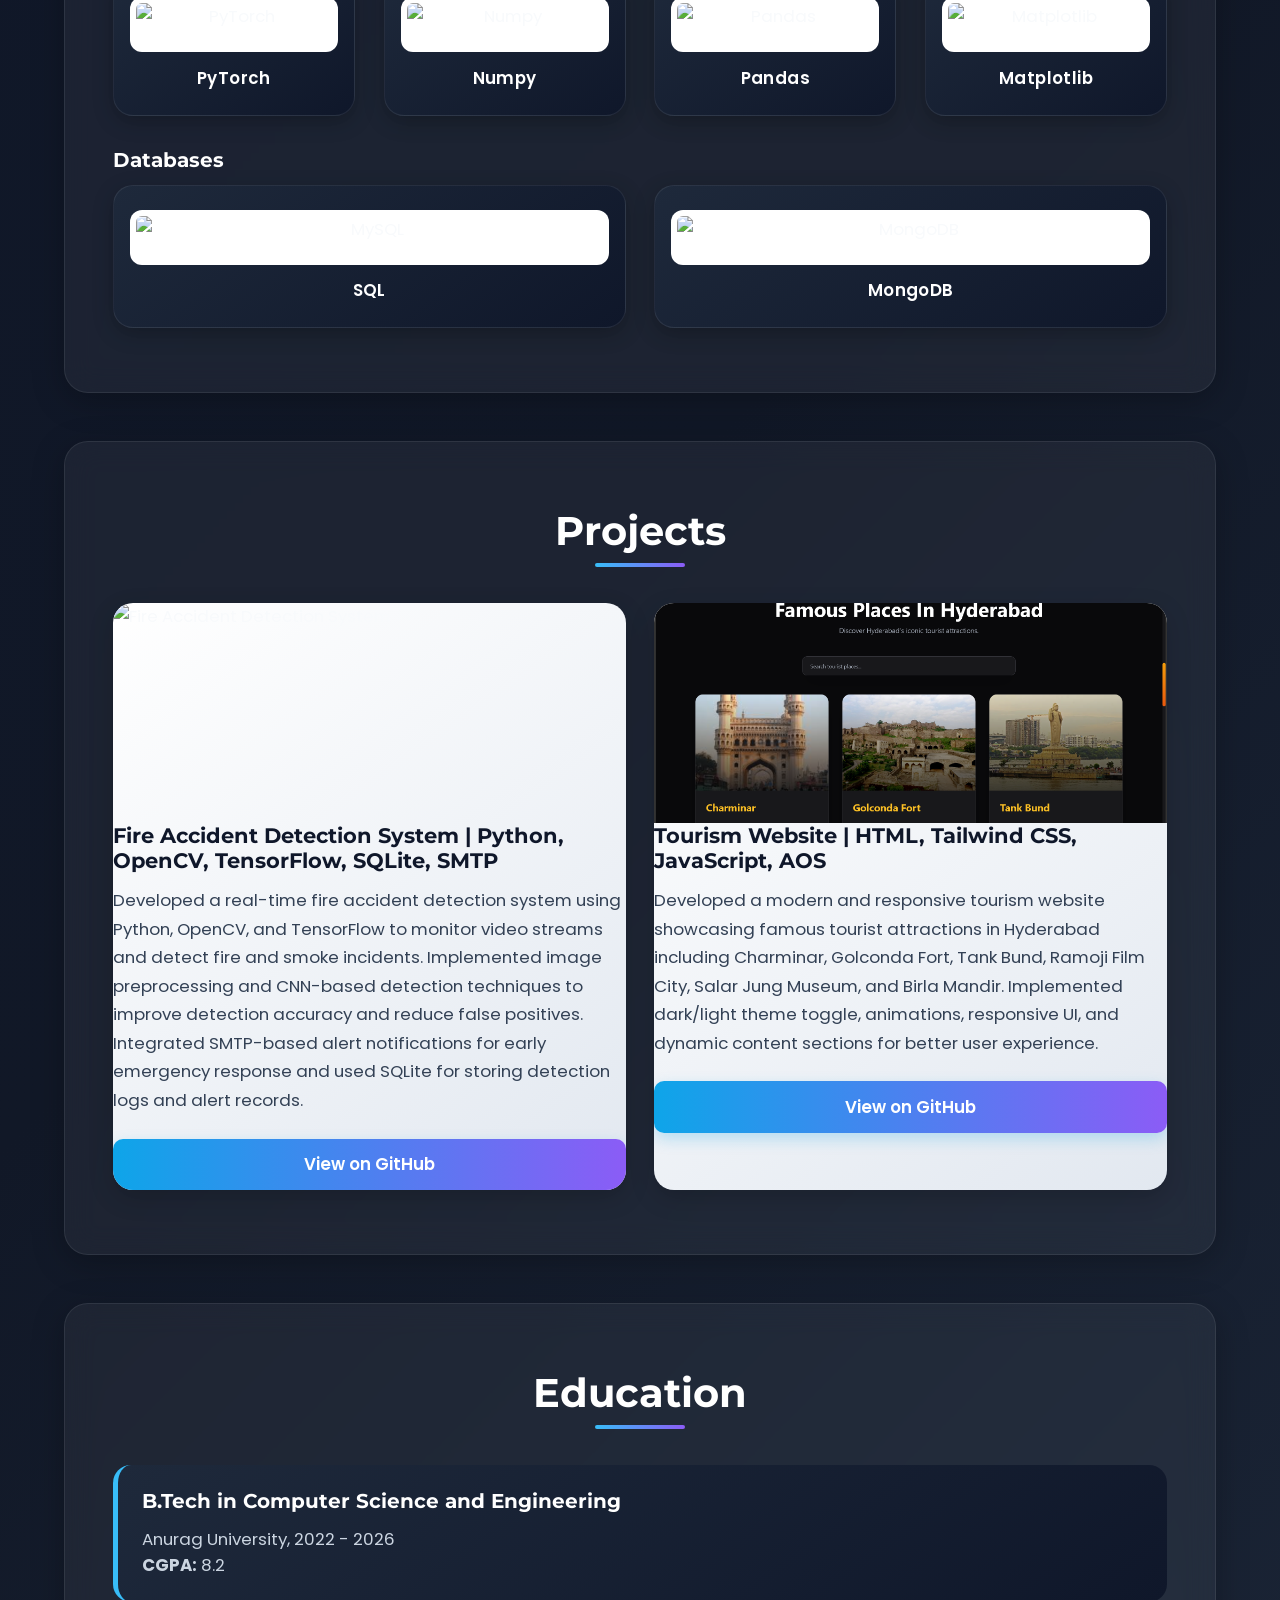
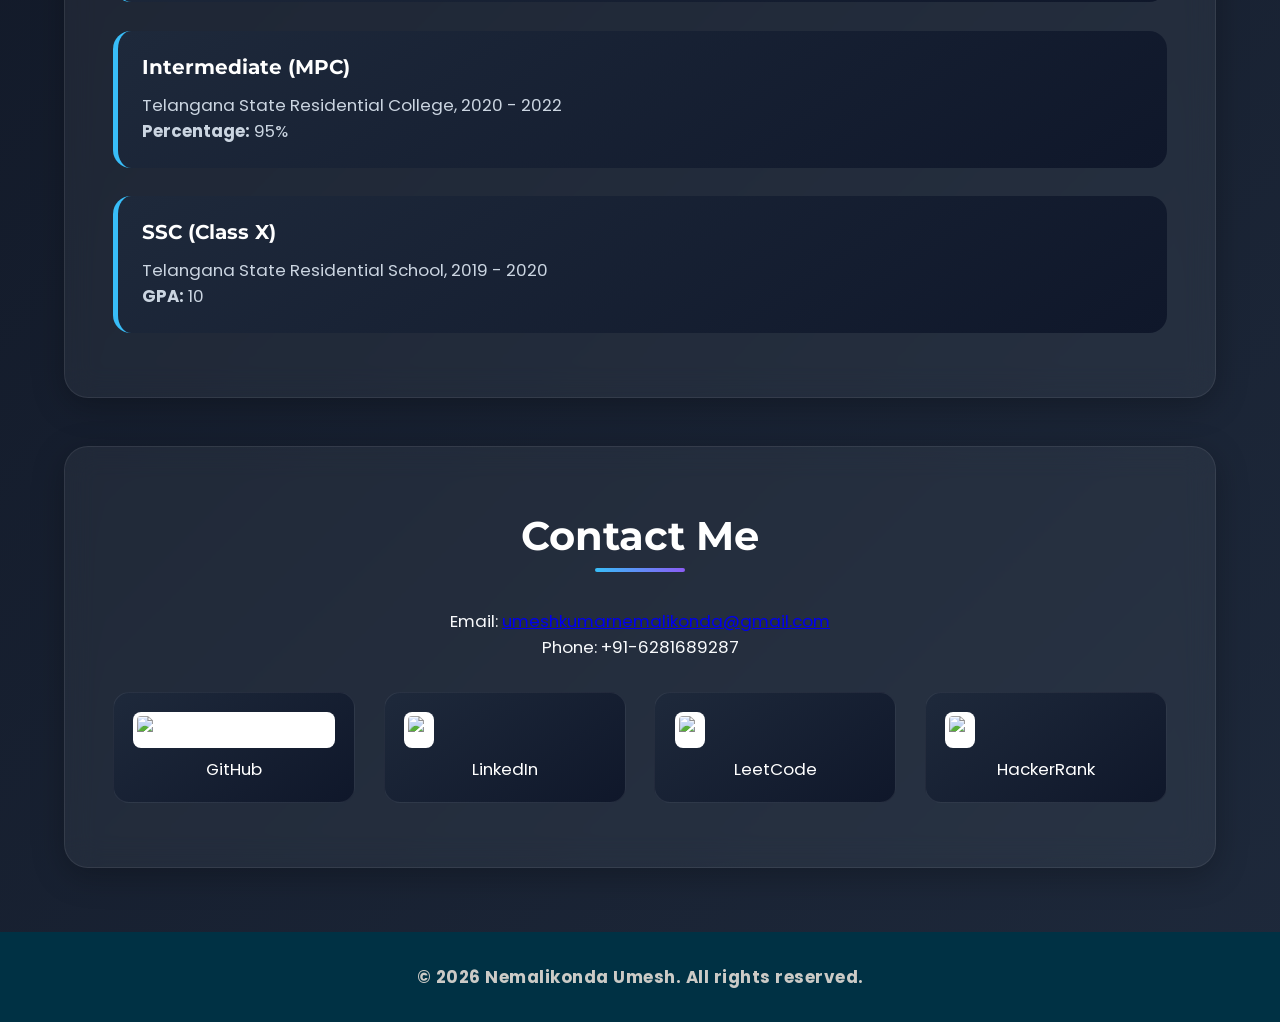
==== commit b0ce3370: "Updated portfolio" ====
--- a/index.html
+++ b/index.html
@@ -5,18 +5,24 @@
   <meta name="viewport" content="width=device-width, initial-scale=1.0"/>
   <title>Umesh Nemalikonda</title>
 
-  <!-- FIXED FAVICON -->
+  <!-- Favicon -->
   <link rel="icon" href="./images/logo.jpg" type="image/png"/>
 
+  <!-- Fonts -->
   <link href="https://fonts.googleapis.com/css2?family=Montserrat:wght@700;500;400&family=Roboto:wght@400;500&display=swap" rel="stylesheet">
 
+  <!-- CSS -->
   <link href="index.css" rel="stylesheet">
 </head>
 
 <body>
 
+<!-- Navbar -->
 <nav id="main-nav">
-  <div><a href="#home">Home</a></div>
+  <div>
+    <a href="#home">Home</a>
+  </div>
+
   <div>
     <a href="#skills">Skills</a>
     <a href="#projects">Projects</a>
@@ -26,88 +32,94 @@
   </div>
 </nav>
 
+<!-- Header -->
 <header id="home">
-  <h1>Hi, I'm Nemalikonda Umesh..</h1>
+  <h1>Hi, I'm Nemalikonda Umesh</h1>
+
   <p>Developer | Code Enthusiast | Student</p>
 
   <p>
-    Final year B.Tech Student in Computer Science and Engineering with a solid foundation in
-    data structures, algorithms, Full Stack Development, Java and problem-solving.
-    Proficient in programming concepts and low-level design, with a strong passion for software development.
+    Final year B.Tech Student in Computer Science and Engineering with a solid
+    foundation in data structures, algorithms, Full Stack Development, Java,
+    and problem-solving. Proficient in programming concepts and low-level
+    design, with a strong passion for software development.
   </p>
 </header>
 
+<!-- Skills -->
 <section id="skills">
 
   <h2>Skills</h2>
 
+  <!-- Web Development -->
   <h3 style="margin-top:2rem;color:#ffffff;">Web Development</h3>
 
   <div class="skills-grid">
 
     <div class="skill-item">
-      <img src="https://cdn.jsdelivr.net/gh/devicons/devicon/icons/html5/html5-original.svg"/>
+      <img src="https://cdn.jsdelivr.net/gh/devicons/devicon/icons/html5/html5-original.svg" alt="HTML"/>
       <p>HTML</p>
     </div>
 
     <div class="skill-item">
-      <img src="https://cdn.jsdelivr.net/gh/devicons/devicon/icons/css3/css3-original.svg"/>
+      <img src="https://cdn.jsdelivr.net/gh/devicons/devicon/icons/css3/css3-original.svg" alt="CSS"/>
       <p>CSS</p>
     </div>
 
     <div class="skill-item">
-      <img src="https://cdn.jsdelivr.net/gh/devicons/devicon/icons/react/react-original.svg"/>
+      <img src="https://cdn.jsdelivr.net/gh/devicons/devicon/icons/react/react-original.svg" alt="React"/>
       <p>React</p>
     </div>
 
     <div class="skill-item">
-      <img src="https://cdn.jsdelivr.net/gh/devicons/devicon/icons/spring/spring-original.svg"/>
+      <img src="https://cdn.jsdelivr.net/gh/devicons/devicon/icons/spring/spring-original.svg" alt="Spring Boot"/>
       <p>Spring Boot</p>
     </div>
 
   </div>
 
+  <!-- Programming Languages -->
   <h3 style="margin-top:2rem;color:#ffffff;">Programming Languages</h3>
 
   <div class="skills-grid">
 
     <div class="skill-item">
-      <img src="https://cdn.jsdelivr.net/gh/devicons/devicon/icons/java/java-original.svg"/>
+      <img src="https://cdn.jsdelivr.net/gh/devicons/devicon/icons/java/java-original.svg" alt="Java"/>
       <p>Java</p>
     </div>
 
     <div class="skill-item">
-      <img src="https://cdn.jsdelivr.net/gh/devicons/devicon/icons/c/c-original.svg"/>
+      <img src="https://cdn.jsdelivr.net/gh/devicons/devicon/icons/c/c-original.svg" alt="C"/>
       <p>C</p>
     </div>
 
     <div class="skill-item">
-      <img src="https://cdn.jsdelivr.net/gh/devicons/devicon/icons/python/python-original.svg"/>
+      <img src="https://cdn.jsdelivr.net/gh/devicons/devicon/icons/python/python-original.svg" alt="Python"/>
       <p>Python</p>
     </div>
 
   </div>
 
+  <!-- ML -->
   <h3 style="margin-top:2rem;color:#ffffff;">Machine Learning & Data Science</h3>
 
   <div class="skills-grid">
 
     <div class="skill-item">
-      <img src="https://cdn.jsdelivr.net/gh/devicons/devicon/icons/pytorch/pytorch-original.svg"/>
+      <img src="https://cdn.jsdelivr.net/gh/devicons/devicon/icons/pytorch/pytorch-original.svg" alt="PyTorch"/>
       <p>PyTorch</p>
     </div>
 
     <div class="skill-item">
-      <img src="https://cdn.jsdelivr.net/gh/devicons/devicon/icons/numpy/numpy-original.svg"/>
+      <img src="https://cdn.jsdelivr.net/gh/devicons/devicon/icons/numpy/numpy-original.svg" alt="Numpy"/>
       <p>Numpy</p>
     </div>
 
     <div class="skill-item">
-      <img src="https://cdn.jsdelivr.net/gh/devicons/devicon/icons/pandas/pandas-original.svg"/>
+      <img src="https://cdn.jsdelivr.net/gh/devicons/devicon/icons/pandas/pandas-original.svg" alt="Pandas"/>
       <p>Pandas</p>
     </div>
 
-    <!-- FIXED MATPLOTLIB IMAGE -->
     <div class="skill-item">
       <img src="https://matplotlib.org/stable/_static/logo2.svg" alt="Matplotlib"/>
       <p>Matplotlib</p>
@@ -115,17 +127,18 @@
 
   </div>
 
+  <!-- Databases -->
   <h3 style="margin-top:2rem;color:#ffffff;">Databases</h3>
 
   <div class="skills-grid">
 
     <div class="skill-item">
-      <img src="https://cdn.jsdelivr.net/gh/devicons/devicon/icons/mysql/mysql-original.svg"/>
+      <img src="https://cdn.jsdelivr.net/gh/devicons/devicon/icons/mysql/mysql-original.svg" alt="MySQL"/>
       <p>SQL</p>
     </div>
 
     <div class="skill-item">
-      <img src="https://cdn.jsdelivr.net/gh/devicons/devicon/icons/mongodb/mongodb-original.svg"/>
+      <img src="https://cdn.jsdelivr.net/gh/devicons/devicon/icons/mongodb/mongodb-original.svg" alt="MongoDB"/>
       <p>MongoDB</p>
     </div>
 
@@ -133,21 +146,30 @@
 
 </section>
 
+<!-- Projects -->
 <section id="projects">
 
   <h2>Projects</h2>
 
   <div class="projects-grid">
 
+    <!-- Project 1 -->
     <div class="project">
 
-      <img src="[data-uri]" alt="Fire Accident Detection System"/>
-
-      <h3>Fire Accident Detection System | Python, OpenCV, TensorFlow, SQLite, SMTP</h3>
+      <img src="https://t4.ftcdn.net/jpg/08/38/13/65/360_F_838136507_BIsszTucaIcQ9Zspd72Ji0dVPaOhGYjC.jpg" alt="Fire Accident Detection System"/>
+
+      <h3>
+        Fire Accident Detection System |
+        Python, OpenCV, TensorFlow, SQLite, SMTP
+      </h3>
 
       <p>
         Developed a real-time fire accident detection system using Python,
-        OpenCV, and TensorFlow to monitor video streams and detect fire and smoke incidents.
+        OpenCV, and TensorFlow to monitor video streams and detect fire and
+        smoke incidents. Implemented image preprocessing and CNN-based detection
+        techniques to improve detection accuracy and reduce false positives.
+        Integrated SMTP-based alert notifications for early emergency response
+        and used SQLite for storing detection logs and alert records.
       </p>
 
       <div class="project-btns">
@@ -158,16 +180,22 @@
 
     </div>
 
+    <!-- Project 2 -->
     <div class="project">
 
-      <!-- FIXED TRAVEL IMAGE -->
       <img src="./pro.png" alt="Tourism Website"/>
 
-      <h3>Tourism Website | HTML, Tailwind CSS, JavaScript, AOS</h3>
+      <h3>
+        Tourism Website |
+        HTML, Tailwind CSS, JavaScript, AOS
+      </h3>
 
       <p>
-        Developed a modern and responsive tourism website showcasing famous tourist attractions
-        in Hyderabad with dark/light theme toggle, animations, and responsive UI.
+        Developed a modern and responsive tourism website showcasing famous
+        tourist attractions in Hyderabad including Charminar, Golconda Fort,
+        Tank Bund, Ramoji Film City, Salar Jung Museum, and Birla Mandir.
+        Implemented dark/light theme toggle, animations, responsive UI,
+        and dynamic content sections for better user experience.
       </p>
 
       <div class="project-btns">
@@ -182,6 +210,7 @@
 
 </section>
 
+<!-- Education -->
 <section id="education">
 
   <h2>Education</h2>
@@ -210,11 +239,12 @@
 
 </section>
 
+<!-- Contact -->
 <section id="contact">
 
   <h2>Contact Me</h2>
 
-  <p style="text-align:center">
+  <p style="text-align:center;">
     Email:
     <a href="mailto:umeshkumarnemalikonda@gmail.com">
       umeshkumarnemalikonda@gmail.com
@@ -228,22 +258,22 @@
   <div class="socials">
 
     <a href="https://github.com/NemalikondaUmesh" target="_blank">
-      <img src="https://cdn.jsdelivr.net/gh/devicons/devicon/icons/github/github-original.svg"/>
+      <img src="https://cdn.jsdelivr.net/gh/devicons/devicon/icons/github/github-original.svg" alt="GitHub"/>
       <p>GitHub</p>
     </a>
 
     <a href="https://www.linkedin.com/in/nemalikonda-umesh/" target="_blank">
-      <img src="https://cdn-icons-png.flaticon.com/512/174/174857.png" width="30"/>
+      <img src="https://cdn-icons-png.flaticon.com/512/174/174857.png" width="30" alt="LinkedIn"/>
       <p>LinkedIn</p>
     </a>
 
     <a href="https://leetcode.com/u/Umeshnemalikonda/" target="_blank">
-      <img src="https://cdn.iconscout.com/icon/free/png-256/leetcode-3521542-2944960.png" width="30"/>
+      <img src="https://cdn.iconscout.com/icon/free/png-256/leetcode-3521542-2944960.png" width="30" alt="LeetCode"/>
       <p>LeetCode</p>
     </a>
 
     <a href="https://www.hackerrank.com/profile/22eg105n39" target="_blank">
-      <img src="https://cdn.iconscout.com/icon/free/png-256/hackerrank-3628885-3030009.png" width="30"/>
+      <img src="https://cdn.iconscout.com/icon/free/png-256/hackerrank-3628885-3030009.png" width="30" alt="HackerRank"/>
       <p>HackerRank</p>
     </a>
 
@@ -251,6 +281,7 @@
 
 </section>
 
+<!-- Footer -->
 <footer>
   &copy; 2026 Nemalikonda Umesh. All rights reserved.
 </footer>
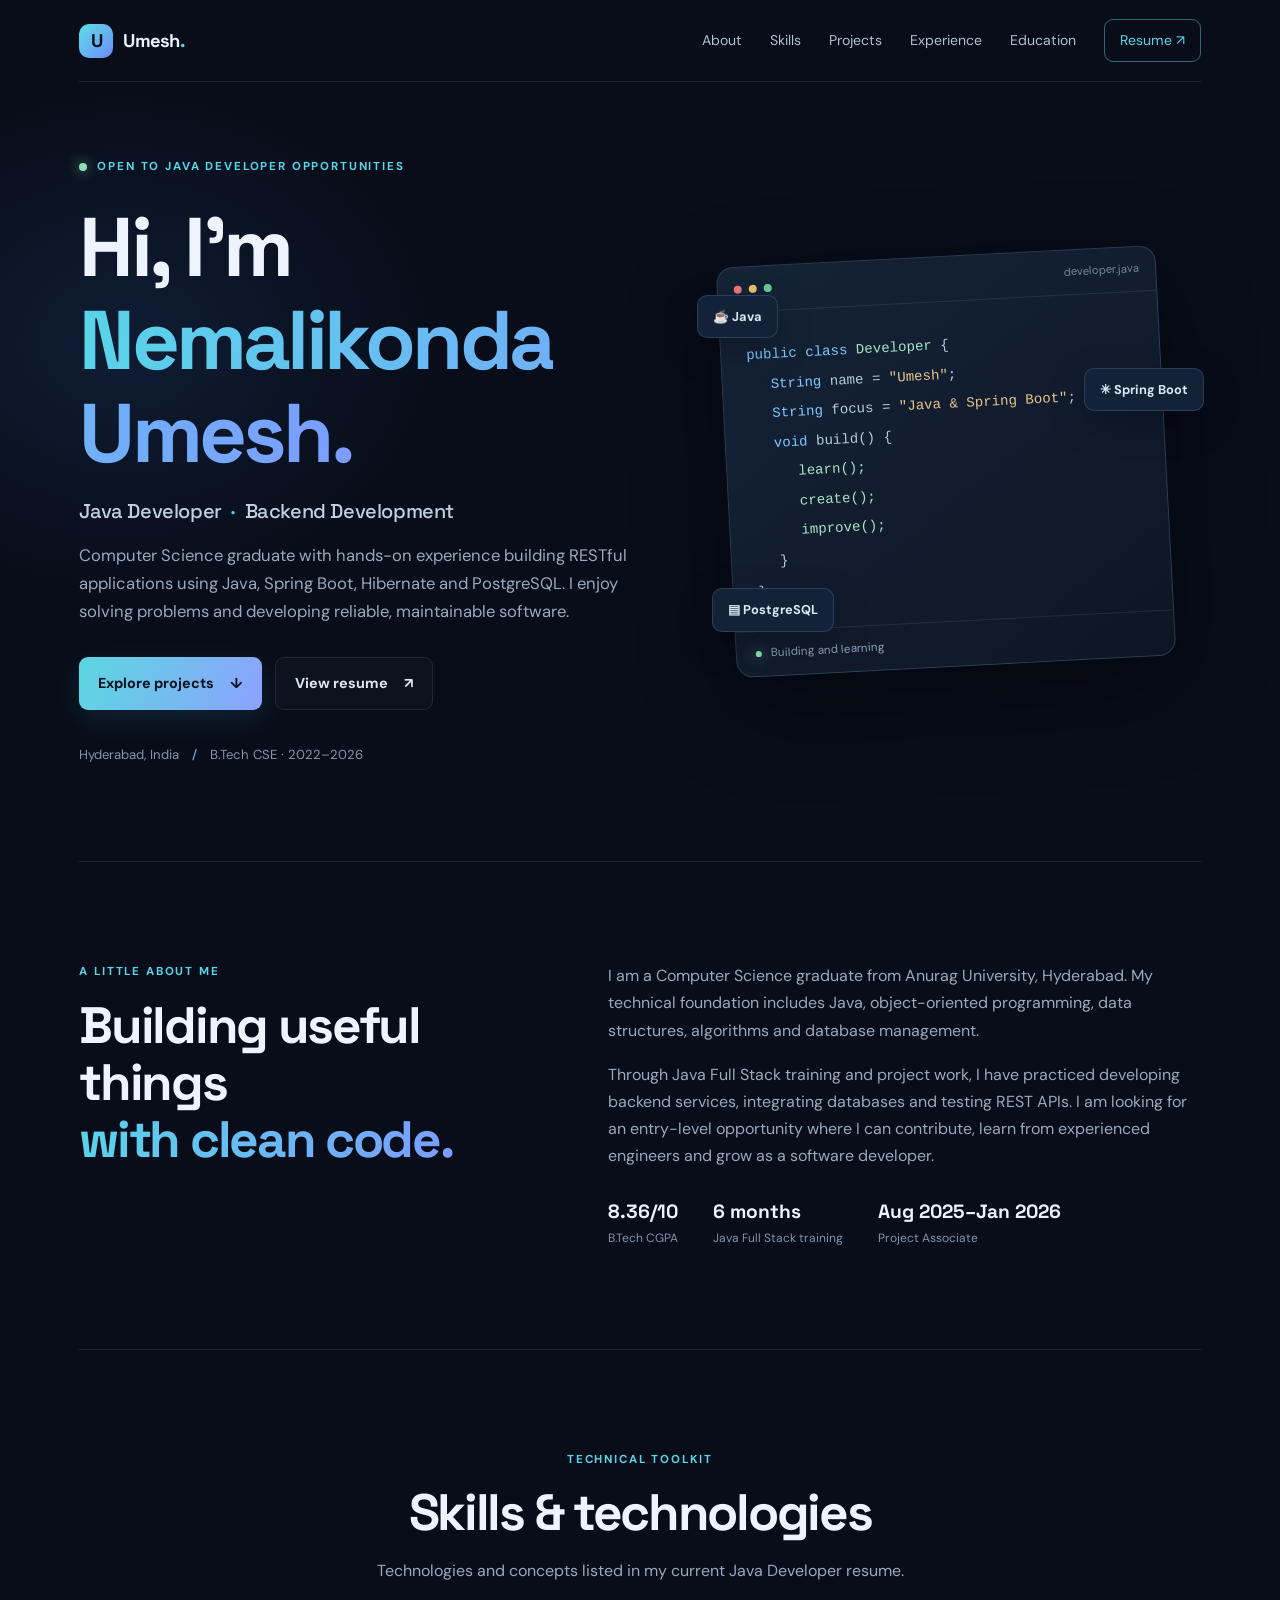
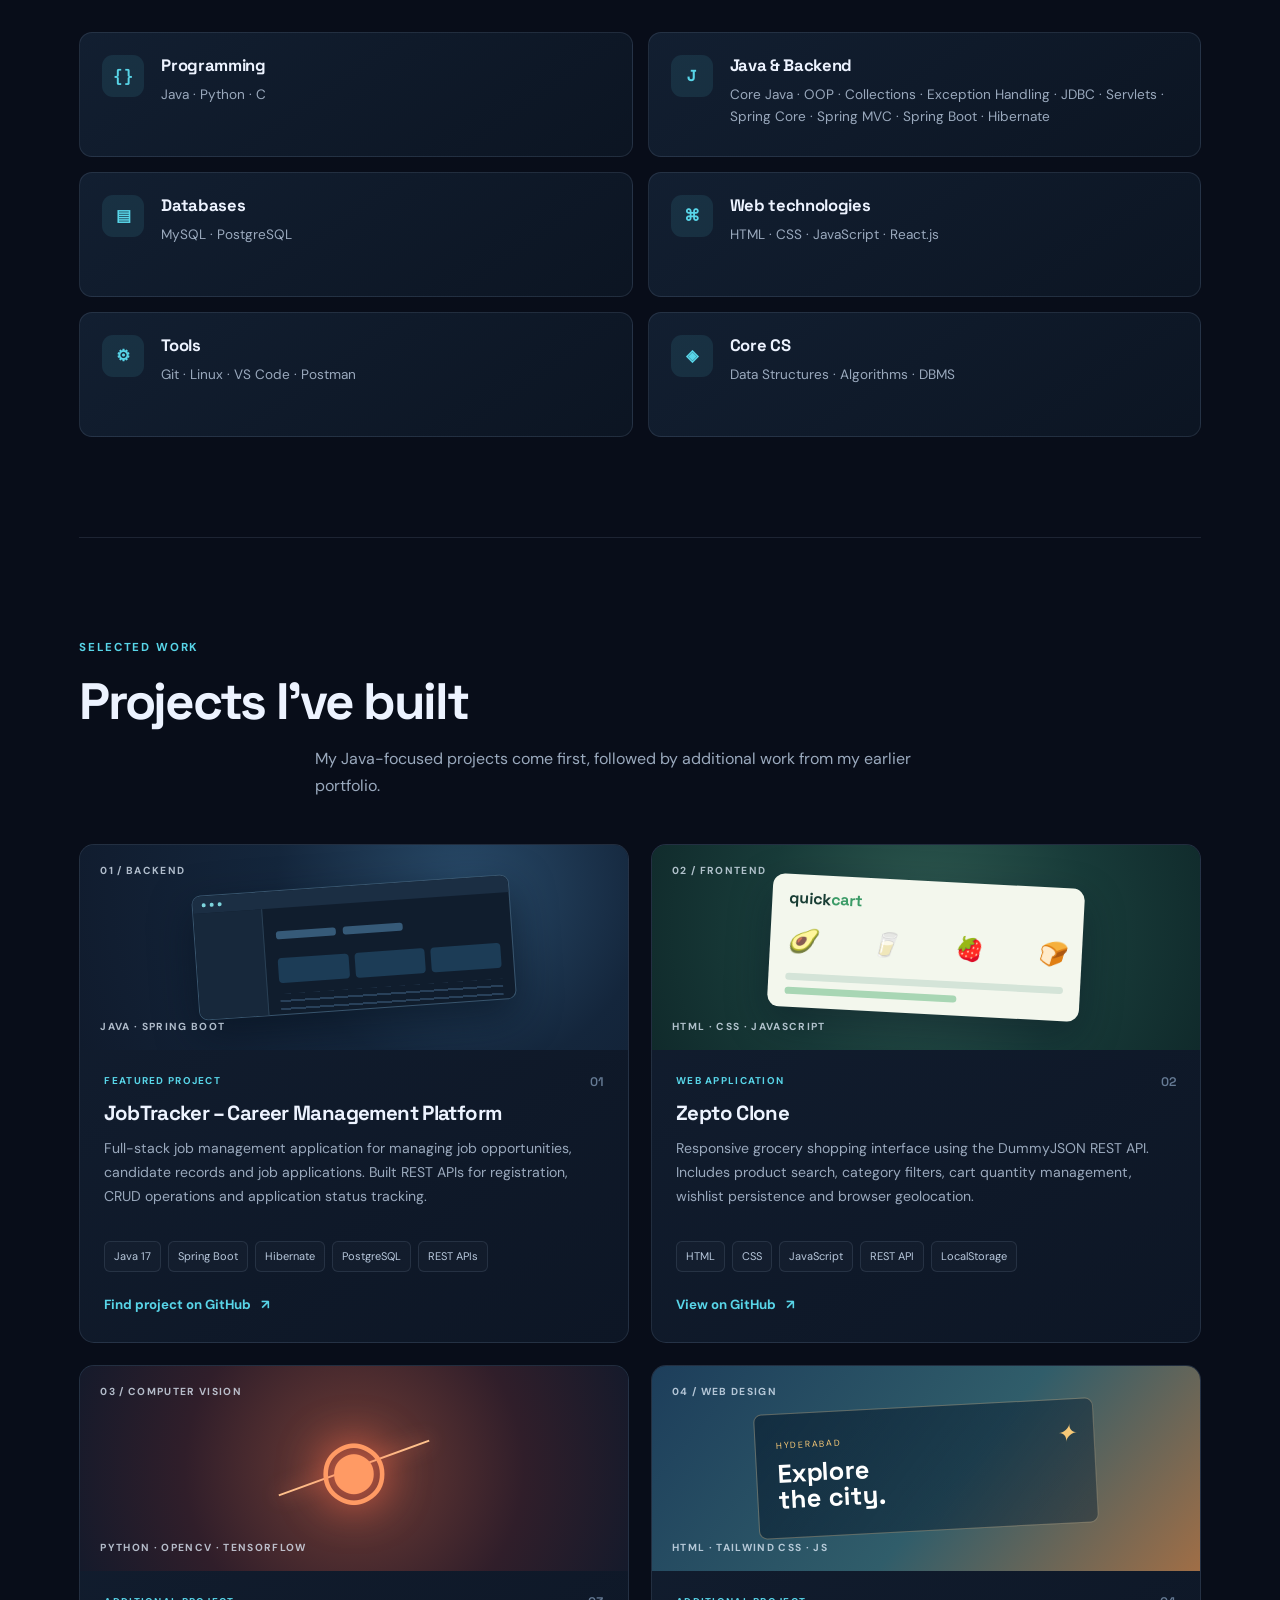
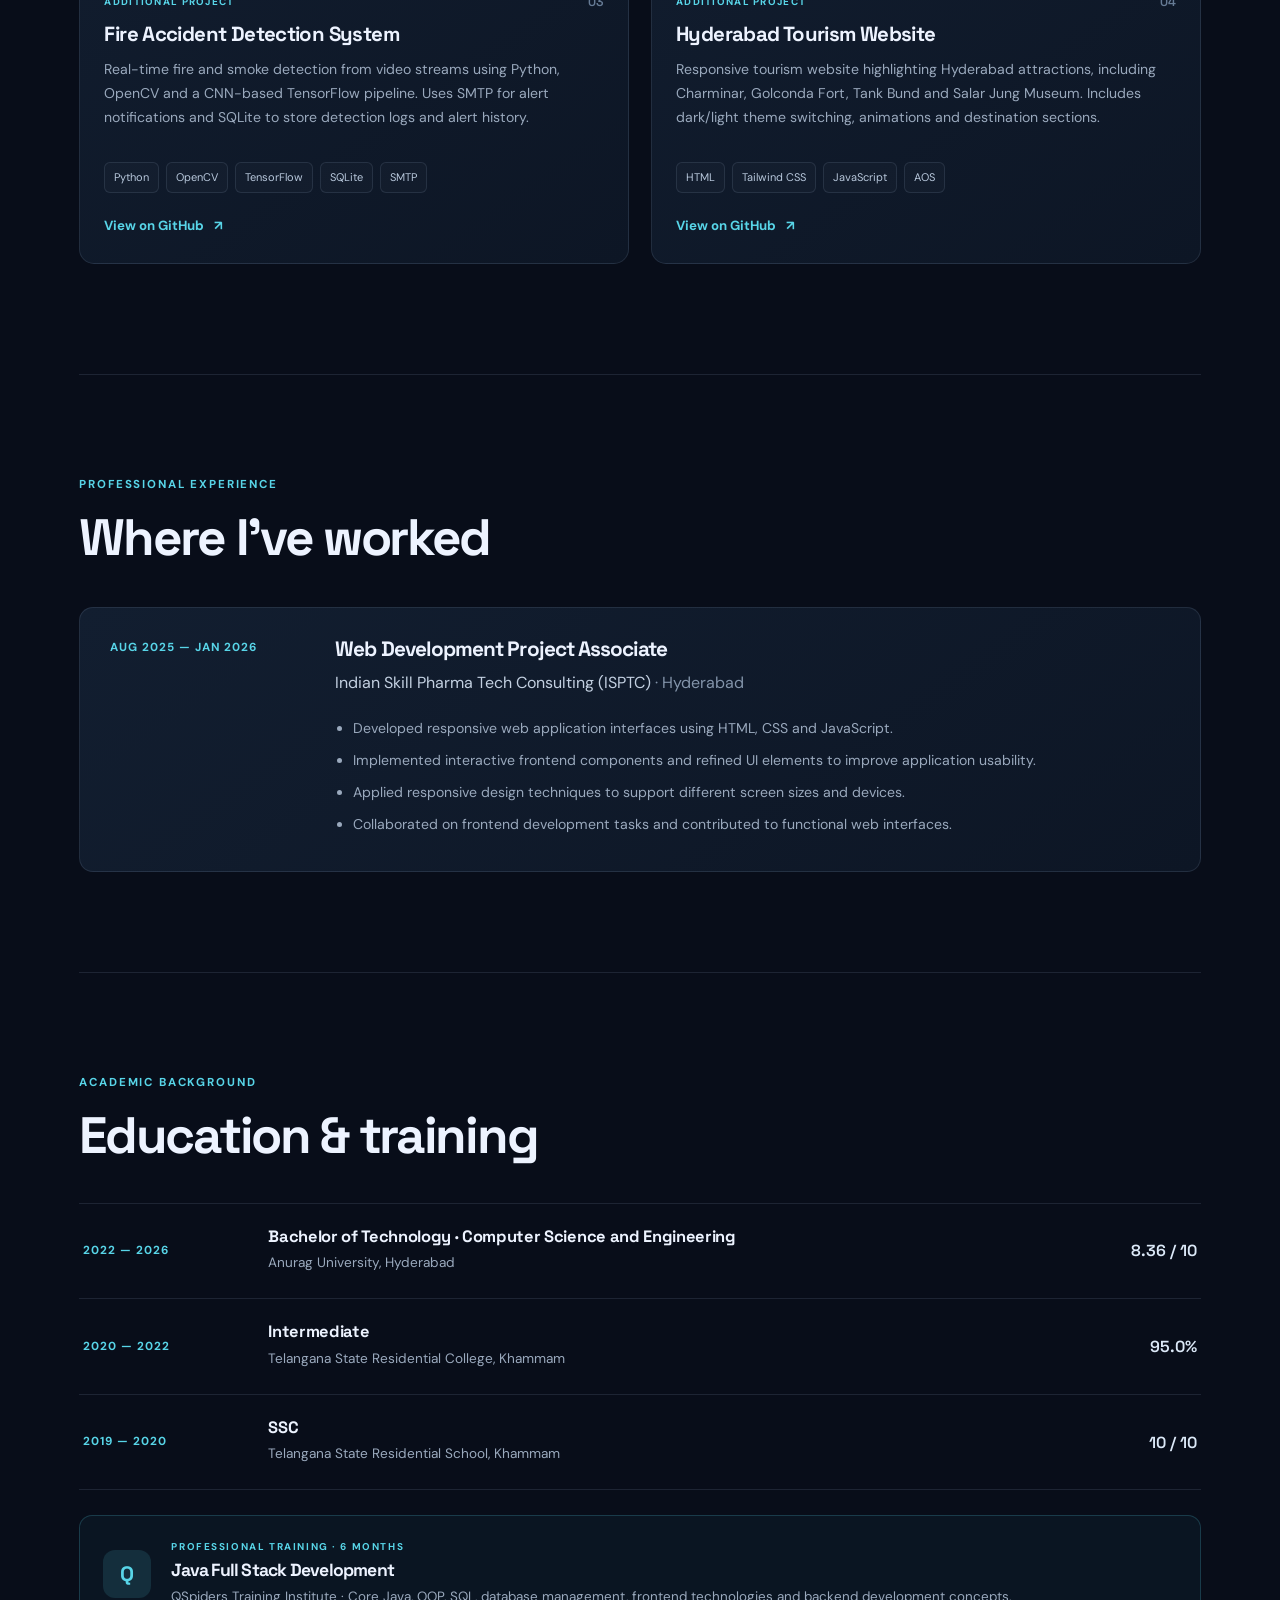
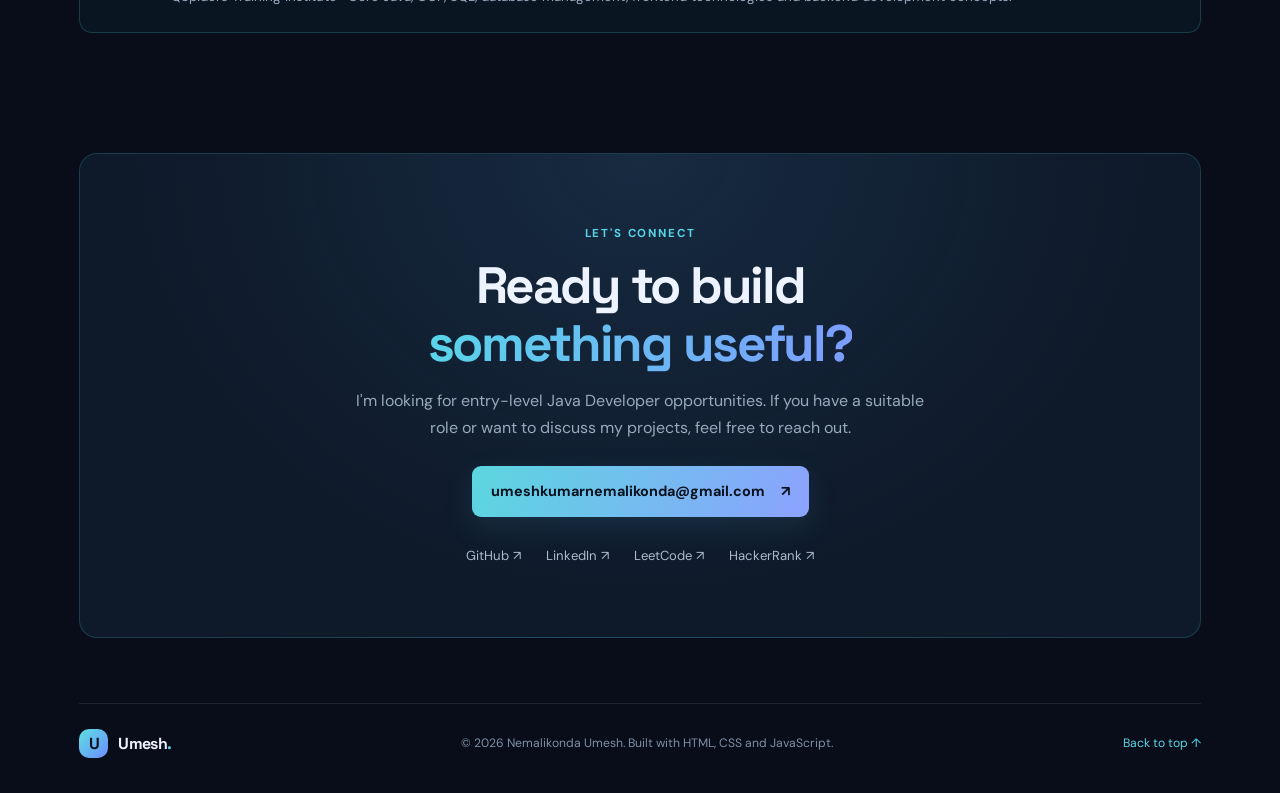
==== commit c8487223: "Update portfolio with modern design and latest resume" ====
--- a/index.html
+++ b/index.html
@@ -1,290 +1,132 @@
 <!DOCTYPE html>
 <html lang="en">
 <head>
-  <meta charset="UTF-8" />
-  <meta name="viewport" content="width=device-width, initial-scale=1.0"/>
-  <title>Umesh Nemalikonda</title>
+  <meta charset="UTF-8">
+  <meta name="viewport" content="width=device-width, initial-scale=1.0">
+  <meta name="description" content="Portfolio of Nemalikonda Umesh, Java Developer focused on Core Java, Spring Boot, REST APIs and PostgreSQL.">
+  <meta name="theme-color" content="#080d19">
+  <title>Nemalikonda Umesh | Java Developer</title>
+  <link rel="icon" href="./favicon.svg" type="image/svg+xml">
+  <link rel="preconnect" href="https://fonts.googleapis.com">
+  <link rel="preconnect" href="https://fonts.gstatic.com" crossorigin>
+  <link href="https://fonts.googleapis.com/css2?family=DM+Sans:wght@400;500;600;700&family=Space+Grotesk:wght@500;600;700&display=swap" rel="stylesheet">
+  <link rel="stylesheet" href="index.css">
+</head>
+<body>
+  <div class="site-shell">
+    <nav class="navbar" aria-label="Main navigation">
+      <a class="brand" href="#home"><span class="brand-mark">U</span><span>Umesh<span class="brand-dot">.</span></span></a>
+      <div class="nav-links">
+        <a href="#about">About</a>
+        <a href="#skills">Skills</a>
+        <a href="#projects">Projects</a>
+        <a href="#experience">Experience</a>
+        <a href="#education">Education</a>
+        <a class="nav-resume" href="resume.html">Resume <span aria-hidden="true">↗</span></a>
+      </div>
+    </nav>
 
-  <!-- Favicon -->
-  <link rel="icon" href="./images/logo.jpg" type="image/png"/>
+    <main>
+      <section class="hero" id="home">
+        <div class="hero-copy">
+          <p class="eyebrow"><span class="status-dot"></span> OPEN TO JAVA DEVELOPER OPPORTUNITIES</p>
+          <h1>Hi, I'm <span>Nemalikonda<br class="desktop-break"> Umesh.</span></h1>
+          <h2>Java Developer <i>·</i> Backend Development</h2>
+          <p class="hero-description">Computer Science graduate with hands-on experience building RESTful applications using Java, Spring Boot, Hibernate and PostgreSQL. I enjoy solving problems and developing reliable, maintainable software.</p>
+          <div class="hero-actions">
+            <a class="button button-primary" href="#projects">Explore projects <span aria-hidden="true">↓</span></a>
+            <a class="button button-secondary" href="resume.html">View resume <span aria-hidden="true">↗</span></a>
+          </div>
+          <div class="hero-meta"><span>Hyderabad, India</span><span class="meta-separator">/</span><span>B.Tech CSE · 2022–2026</span></div>
+        </div>
+        <div class="hero-visual" aria-label="Java developer profile illustration">
+          <div class="visual-glow"></div>
+          <div class="code-window">
+            <div class="window-bar"><span></span><span></span><span></span><small>developer.java</small></div>
+            <div class="code-lines" aria-hidden="true">
+              <p><b>public class</b> <em>Developer</em> {</p>
+              <p class="indent"><b>String</b> name = <i>"Umesh"</i>;</p>
+              <p class="indent"><b>String</b> focus = <i>"Java & Spring Boot"</i>;</p>
+              <p class="indent"><b>void</b> build() {</p>
+              <p class="indent double-indent">learn();</p>
+              <p class="indent double-indent">create();</p>
+              <p class="indent double-indent">improve();</p>
+              <p class="indent">}</p>
+              <p>}</p>
+            </div>
+            <div class="code-footer"><span class="pulse"></span> Building and learning</div>
+          </div>
+          <div class="floating-chip chip-java">☕ Java</div>
+          <div class="floating-chip chip-spring">✳ Spring Boot</div>
+          <div class="floating-chip chip-db">▤ PostgreSQL</div>
+        </div>
+      </section>
 
-  <!-- Fonts -->
-  <link href="https://fonts.googleapis.com/css2?family=Montserrat:wght@700;500;400&family=Roboto:wght@400;500&display=swap" rel="stylesheet">
+      <section class="section about-section" id="about">
+        <div class="section-heading"><p class="eyebrow">A LITTLE ABOUT ME</p><h2>Building useful things<br><span>with clean code.</span></h2></div>
+        <div class="about-content">
+          <p>I am a Computer Science graduate from Anurag University, Hyderabad. My technical foundation includes Java, object-oriented programming, data structures, algorithms and database management.</p>
+          <p>Through Java Full Stack training and project work, I have practiced developing backend services, integrating databases and testing REST APIs. I am looking for an entry-level opportunity where I can contribute, learn from experienced engineers and grow as a software developer.</p>
+          <div class="about-facts"><div><strong>8.36/10</strong><span>B.Tech CGPA</span></div><div><strong>6 months</strong><span>Java Full Stack training</span></div><div><strong>Aug 2025–Jan 2026</strong><span>Project Associate</span></div></div>
+        </div>
+      </section>
 
-  <!-- CSS -->
-  <link href="index.css" rel="stylesheet">
-</head>
+      <section class="section" id="skills">
+        <div class="section-heading centered"><p class="eyebrow">TECHNICAL TOOLKIT</p><h2>Skills & technologies</h2><p class="section-intro">Technologies and concepts listed in my current Java Developer resume.</p></div>
+        <div class="skill-groups">
+          <article class="skill-group"><div class="skill-icon">{ }</div><div><h3>Programming</h3><p>Java · Python · C</p></div></article>
+          <article class="skill-group"><div class="skill-icon">J</div><div><h3>Java & Backend</h3><p>Core Java · OOP · Collections · Exception Handling · JDBC · Servlets · Spring Core · Spring MVC · Spring Boot · Hibernate</p></div></article>
+          <article class="skill-group"><div class="skill-icon">▤</div><div><h3>Databases</h3><p>MySQL · PostgreSQL</p></div></article>
+          <article class="skill-group"><div class="skill-icon">⌘</div><div><h3>Web technologies</h3><p>HTML · CSS · JavaScript · React.js</p></div></article>
+          <article class="skill-group"><div class="skill-icon">⚙</div><div><h3>Tools</h3><p>Git · Linux · VS Code · Postman</p></div></article>
+          <article class="skill-group"><div class="skill-icon">◈</div><div><h3>Core CS</h3><p>Data Structures · Algorithms · DBMS</p></div></article>
+        </div>
+      </section>
 
-<body>
+      <section class="section projects-section" id="projects">
+        <div class="section-heading"><p class="eyebrow">SELECTED WORK</p><h2>Projects I've built</h2><p class="section-intro">My Java-focused projects come first, followed by additional work from my earlier portfolio.</p></div>
+        <div class="projects-grid">
+          <article class="project-card featured-project">
+            <div class="project-art art-job"><span class="art-label">01 / BACKEND</span><div class="dashboard-art"><div class="dash-top"><i></i><i></i><i></i></div><div class="dash-layout"><div class="dash-side"></div><div class="dash-main"><b></b><b></b><div class="dash-row"><i></i><i></i><i></i></div><div class="dash-lines"></div></div></div></div><span class="art-tech">JAVA · SPRING BOOT</span></div>
+            <div class="project-body"><div class="project-topline"><span class="project-type">FEATURED PROJECT</span><span class="project-number">01</span></div><h3>JobTracker – Career Management Platform</h3><p>Full-stack job management application for managing job opportunities, candidate records and job applications. Built REST APIs for registration, CRUD operations and application status tracking.</p><div class="tag-list"><span>Java 17</span><span>Spring Boot</span><span>Hibernate</span><span>PostgreSQL</span><span>REST APIs</span></div><a class="text-link" href="https://github.com/NemalikondaUmesh?tab=repositories" target="_blank" rel="noopener noreferrer">Find project on GitHub <span>↗</span></a></div>
+          </article>
+          <article class="project-card">
+            <div class="project-art art-zepto"><span class="art-label">02 / FRONTEND</span><div class="grocery-art"><div class="grocery-head">quick<span>cart</span></div><div class="grocery-products"><i>🥑</i><i>🥛</i><i>🍓</i><i>🍞</i></div><div class="grocery-bar"></div><div class="grocery-bar short"></div></div><span class="art-tech">HTML · CSS · JAVASCRIPT</span></div>
+            <div class="project-body"><div class="project-topline"><span class="project-type">WEB APPLICATION</span><span class="project-number">02</span></div><h3>Zepto Clone</h3><p>Responsive grocery shopping interface using the DummyJSON REST API. Includes product search, category filters, cart quantity management, wishlist persistence and browser geolocation.</p><div class="tag-list"><span>HTML</span><span>CSS</span><span>JavaScript</span><span>REST API</span><span>LocalStorage</span></div><a class="text-link" href="https://github.com/NemalikondaUmesh/Zepto-Clone" target="_blank" rel="noopener noreferrer">View on GitHub <span>↗</span></a></div>
+          </article>
+          <article class="project-card">
+            <div class="project-art art-fire"><span class="art-label">03 / COMPUTER VISION</span><div class="fire-symbol">◉</div><div class="fire-scan"></div><span class="art-tech">PYTHON · OPENCV · TENSORFLOW</span></div>
+            <div class="project-body"><div class="project-topline"><span class="project-type">ADDITIONAL PROJECT</span><span class="project-number">03</span></div><h3>Fire Accident Detection System</h3><p>Real-time fire and smoke detection from video streams using Python, OpenCV and a CNN-based TensorFlow pipeline. Uses SMTP for alert notifications and SQLite to store detection logs and alert history.</p><div class="tag-list"><span>Python</span><span>OpenCV</span><span>TensorFlow</span><span>SQLite</span><span>SMTP</span></div><a class="text-link" href="https://github.com/NemalikondaUmesh/FIRE-ACCIDENT-DETECTOR" target="_blank" rel="noopener noreferrer">View on GitHub <span>↗</span></a></div>
+          </article>
+          <article class="project-card">
+            <div class="project-art art-travel"><span class="art-label">04 / WEB DESIGN</span><div class="travel-art"><span>HYDERABAD</span><b>Explore<br>the city.</b><i>✦</i></div><span class="art-tech">HTML · TAILWIND CSS · JS</span></div>
+            <div class="project-body"><div class="project-topline"><span class="project-type">ADDITIONAL PROJECT</span><span class="project-number">04</span></div><h3>Hyderabad Tourism Website</h3><p>Responsive tourism website highlighting Hyderabad attractions, including Charminar, Golconda Fort, Tank Bund and Salar Jung Museum. Includes dark/light theme switching, animations and destination sections.</p><div class="tag-list"><span>HTML</span><span>Tailwind CSS</span><span>JavaScript</span><span>AOS</span></div><a class="text-link" href="https://github.com/NemalikondaUmesh/Tourist-website" target="_blank" rel="noopener noreferrer">View on GitHub <span>↗</span></a></div>
+          </article>
+        </div>
+      </section>
 
-<!-- Navbar -->
-<nav id="main-nav">
-  <div>
-    <a href="#home">Home</a>
+      <section class="section experience-section" id="experience">
+        <div class="section-heading"><p class="eyebrow">PROFESSIONAL EXPERIENCE</p><h2>Where I've worked</h2></div>
+        <article class="experience-card"><div class="experience-date">AUG 2025 — JAN 2026</div><div class="experience-main"><h3>Web Development Project Associate</h3><p class="company">Indian Skill Pharma Tech Consulting (ISPTC) <span>· Hyderabad</span></p><ul><li>Developed responsive web application interfaces using HTML, CSS and JavaScript.</li><li>Implemented interactive frontend components and refined UI elements to improve application usability.</li><li>Applied responsive design techniques to support different screen sizes and devices.</li><li>Collaborated on frontend development tasks and contributed to functional web interfaces.</li></ul></div></article>
+      </section>
+
+      <section class="section education-section" id="education">
+        <div class="section-heading"><p class="eyebrow">ACADEMIC BACKGROUND</p><h2>Education & training</h2></div>
+        <div class="education-list">
+          <article class="education-item"><div class="education-year">2022 — 2026</div><div><h3>Bachelor of Technology · Computer Science and Engineering</h3><p>Anurag University, Hyderabad</p></div><strong>8.36 / 10</strong></article>
+          <article class="education-item"><div class="education-year">2020 — 2022</div><div><h3>Intermediate</h3><p>Telangana State Residential College, Khammam</p></div><strong>95.0%</strong></article>
+          <article class="education-item"><div class="education-year">2019 — 2020</div><div><h3>SSC</h3><p>Telangana State Residential School, Khammam</p></div><strong>10 / 10</strong></article>
+        </div>
+        <div class="training-card"><div class="training-mark">Q</div><div><p class="eyebrow">PROFESSIONAL TRAINING · 6 MONTHS</p><h3>Java Full Stack Development</h3><p>QSpiders Training Institute · Core Java, OOP, SQL, database management, frontend technologies and backend development concepts.</p></div></div>
+      </section>
+
+      <section class="contact-section" id="contact">
+        <p class="eyebrow">LET'S CONNECT</p><h2>Ready to build<br><span>something useful?</span></h2><p>I'm looking for entry-level Java Developer opportunities. If you have a suitable role or want to discuss my projects, feel free to reach out.</p>
+        <a class="button button-primary contact-email" href="mailto:umeshkumarnemalikonda@gmail.com">umeshkumarnemalikonda@gmail.com <span>↗</span></a>
+        <div class="social-links"><a href="https://github.com/NemalikondaUmesh" target="_blank" rel="noopener noreferrer">GitHub ↗</a><a href="https://www.linkedin.com/in/nemalikonda-umesh/" target="_blank" rel="noopener noreferrer">LinkedIn ↗</a><a href="https://leetcode.com/u/Umeshnemalikonda/" target="_blank" rel="noopener noreferrer">LeetCode ↗</a><a href="https://www.hackerrank.com/profile/22eg105n39" target="_blank" rel="noopener noreferrer">HackerRank ↗</a></div>
+      </section>
+    </main>
+    <footer><a class="brand" href="#home"><span class="brand-mark">U</span><span>Umesh<span class="brand-dot">.</span></span></a><p>© 2026 Nemalikonda Umesh. Built with HTML, CSS and JavaScript.</p><a href="#home">Back to top ↑</a></footer>
   </div>
-
-  <div>
-    <a href="#skills">Skills</a>
-    <a href="#projects">Projects</a>
-    <a href="#education">Education</a>
-    <a href="#contact">Contact</a>
-    <a href="resume.html" target="_blank">Resume</a>
-  </div>
-</nav>
-
-<!-- Header -->
-<header id="home">
-  <h1>Hi, I'm Nemalikonda Umesh</h1>
-
-  <p>Developer | Code Enthusiast | Student</p>
-
-  <p>
-    Final year B.Tech Student in Computer Science and Engineering with a solid
-    foundation in data structures, algorithms, Full Stack Development, Java,
-    and problem-solving. Proficient in programming concepts and low-level
-    design, with a strong passion for software development.
-  </p>
-</header>
-
-<!-- Skills -->
-<section id="skills">
-
-  <h2>Skills</h2>
-
-  <!-- Web Development -->
-  <h3 style="margin-top:2rem;color:#ffffff;">Web Development</h3>
-
-  <div class="skills-grid">
-
-    <div class="skill-item">
-      <img src="https://cdn.jsdelivr.net/gh/devicons/devicon/icons/html5/html5-original.svg" alt="HTML"/>
-      <p>HTML</p>
-    </div>
-
-    <div class="skill-item">
-      <img src="https://cdn.jsdelivr.net/gh/devicons/devicon/icons/css3/css3-original.svg" alt="CSS"/>
-      <p>CSS</p>
-    </div>
-
-    <div class="skill-item">
-      <img src="https://cdn.jsdelivr.net/gh/devicons/devicon/icons/react/react-original.svg" alt="React"/>
-      <p>React</p>
-    </div>
-
-    <div class="skill-item">
-      <img src="https://cdn.jsdelivr.net/gh/devicons/devicon/icons/spring/spring-original.svg" alt="Spring Boot"/>
-      <p>Spring Boot</p>
-    </div>
-
-  </div>
-
-  <!-- Programming Languages -->
-  <h3 style="margin-top:2rem;color:#ffffff;">Programming Languages</h3>
-
-  <div class="skills-grid">
-
-    <div class="skill-item">
-      <img src="https://cdn.jsdelivr.net/gh/devicons/devicon/icons/java/java-original.svg" alt="Java"/>
-      <p>Java</p>
-    </div>
-
-    <div class="skill-item">
-      <img src="https://cdn.jsdelivr.net/gh/devicons/devicon/icons/c/c-original.svg" alt="C"/>
-      <p>C</p>
-    </div>
-
-    <div class="skill-item">
-      <img src="https://cdn.jsdelivr.net/gh/devicons/devicon/icons/python/python-original.svg" alt="Python"/>
-      <p>Python</p>
-    </div>
-
-  </div>
-
-  <!-- ML -->
-  <h3 style="margin-top:2rem;color:#ffffff;">Machine Learning & Data Science</h3>
-
-  <div class="skills-grid">
-
-    <div class="skill-item">
-      <img src="https://cdn.jsdelivr.net/gh/devicons/devicon/icons/pytorch/pytorch-original.svg" alt="PyTorch"/>
-      <p>PyTorch</p>
-    </div>
-
-    <div class="skill-item">
-      <img src="https://cdn.jsdelivr.net/gh/devicons/devicon/icons/numpy/numpy-original.svg" alt="Numpy"/>
-      <p>Numpy</p>
-    </div>
-
-    <div class="skill-item">
-      <img src="https://cdn.jsdelivr.net/gh/devicons/devicon/icons/pandas/pandas-original.svg" alt="Pandas"/>
-      <p>Pandas</p>
-    </div>
-
-    <div class="skill-item">
-      <img src="https://matplotlib.org/stable/_static/logo2.svg" alt="Matplotlib"/>
-      <p>Matplotlib</p>
-    </div>
-
-  </div>
-
-  <!-- Databases -->
-  <h3 style="margin-top:2rem;color:#ffffff;">Databases</h3>
-
-  <div class="skills-grid">
-
-    <div class="skill-item">
-      <img src="https://cdn.jsdelivr.net/gh/devicons/devicon/icons/mysql/mysql-original.svg" alt="MySQL"/>
-      <p>SQL</p>
-    </div>
-
-    <div class="skill-item">
-      <img src="https://cdn.jsdelivr.net/gh/devicons/devicon/icons/mongodb/mongodb-original.svg" alt="MongoDB"/>
-      <p>MongoDB</p>
-    </div>
-
-  </div>
-
-</section>
-
-<!-- Projects -->
-<section id="projects">
-
-  <h2>Projects</h2>
-
-  <div class="projects-grid">
-
-    <!-- Project 1 -->
-    <div class="project">
-
-      <img src="https://t4.ftcdn.net/jpg/08/38/13/65/360_F_838136507_BIsszTucaIcQ9Zspd72Ji0dVPaOhGYjC.jpg" alt="Fire Accident Detection System"/>
-
-      <h3>
-        Fire Accident Detection System |
-        Python, OpenCV, TensorFlow, SQLite, SMTP
-      </h3>
-
-      <p>
-        Developed a real-time fire accident detection system using Python,
-        OpenCV, and TensorFlow to monitor video streams and detect fire and
-        smoke incidents. Implemented image preprocessing and CNN-based detection
-        techniques to improve detection accuracy and reduce false positives.
-        Integrated SMTP-based alert notifications for early emergency response
-        and used SQLite for storing detection logs and alert records.
-      </p>
-
-      <div class="project-btns">
-        <a href="https://github.com/NemalikondaUmesh/FIRE-ACCIDENT-DETECTOR" target="_blank">
-          View on GitHub
-        </a>
-      </div>
-
-    </div>
-
-    <!-- Project 2 -->
-    <div class="project">
-
-      <img src="./pro.png" alt="Tourism Website"/>
-
-      <h3>
-        Tourism Website |
-        HTML, Tailwind CSS, JavaScript, AOS
-      </h3>
-
-      <p>
-        Developed a modern and responsive tourism website showcasing famous
-        tourist attractions in Hyderabad including Charminar, Golconda Fort,
-        Tank Bund, Ramoji Film City, Salar Jung Museum, and Birla Mandir.
-        Implemented dark/light theme toggle, animations, responsive UI,
-        and dynamic content sections for better user experience.
-      </p>
-
-      <div class="project-btns">
-        <a href="https://github.com/NemalikondaUmesh/Tourist-website" target="_blank">
-          View on GitHub
-        </a>
-      </div>
-
-    </div>
-
-  </div>
-
-</section>
-
-<!-- Education -->
-<section id="education">
-
-  <h2>Education</h2>
-
-  <div class="education-grid">
-
-    <div class="edu-box">
-      <h3>B.Tech in Computer Science and Engineering</h3>
-      <p>Anurag University, 2022 - 2026</p>
-      <p><strong>CGPA:</strong> 8.2</p>
-    </div>
-
-    <div class="edu-box">
-      <h3>Intermediate (MPC)</h3>
-      <p>Telangana State Residential College, 2020 - 2022</p>
-      <p><strong>Percentage:</strong> 95%</p>
-    </div>
-
-    <div class="edu-box">
-      <h3>SSC (Class X)</h3>
-      <p>Telangana State Residential School, 2019 - 2020</p>
-      <p><strong>GPA:</strong> 10</p>
-    </div>
-
-  </div>
-
-</section>
-
-<!-- Contact -->
-<section id="contact">
-
-  <h2>Contact Me</h2>
-
-  <p style="text-align:center;">
-    Email:
-    <a href="mailto:umeshkumarnemalikonda@gmail.com">
-      umeshkumarnemalikonda@gmail.com
-    </a>
-
-    <br>
-
-    Phone: +91-6281689287
-  </p>
-
-  <div class="socials">
-
-    <a href="https://github.com/NemalikondaUmesh" target="_blank">
-      <img src="https://cdn.jsdelivr.net/gh/devicons/devicon/icons/github/github-original.svg" alt="GitHub"/>
-      <p>GitHub</p>
-    </a>
-
-    <a href="https://www.linkedin.com/in/nemalikonda-umesh/" target="_blank">
-      <img src="https://cdn-icons-png.flaticon.com/512/174/174857.png" width="30" alt="LinkedIn"/>
-      <p>LinkedIn</p>
-    </a>
-
-    <a href="https://leetcode.com/u/Umeshnemalikonda/" target="_blank">
-      <img src="https://cdn.iconscout.com/icon/free/png-256/leetcode-3521542-2944960.png" width="30" alt="LeetCode"/>
-      <p>LeetCode</p>
-    </a>
-
-    <a href="https://www.hackerrank.com/profile/22eg105n39" target="_blank">
-      <img src="https://cdn.iconscout.com/icon/free/png-256/hackerrank-3628885-3030009.png" width="30" alt="HackerRank"/>
-      <p>HackerRank</p>
-    </a>
-
-  </div>
-
-</section>
-
-<!-- Footer -->
-<footer>
-  &copy; 2026 Nemalikonda Umesh. All rights reserved.
-</footer>
-
 </body>
-</html>+</html>
--- a/index.css
+++ b/index.css
@@ -1,371 +1,5 @@
-/* ===== GOOGLE FONTS ===== */
-@import url('https://fonts.googleapis.com/css2?family=Montserrat:wght@400;600;700;800&family=Poppins:wght@300;400;500;600&display=swap');
-
-/* ===== GLOBAL ===== */
-*{
-    margin:0;
-    padding:0;
-    box-sizing:border-box;
-}
-
-html{
-    scroll-behavior:smooth;
-}
-
-body{
-    background: linear-gradient(135deg,#0f172a,#111827,#1e293b);
-    color:#f8fafc;
-    font-family:'Poppins',sans-serif;
-    font-size:1.05rem;
-    overflow-x:hidden;
-}
-
-/* ===== NAVBAR ===== */
-nav{
-    position:fixed;
-    top:0;
-    width:100%;
-    display:flex;
-    justify-content:space-between;
-    align-items:center;
-    padding:1rem 3rem;
-    background:rgba(15,23,42,0.85);
-    backdrop-filter:blur(12px);
-    z-index:1000;
-    border-bottom:1px solid rgba(255,255,255,0.08);
-    box-shadow:0 4px 20px rgba(0,0,0,0.25);
-}
-
-nav a{
-    color:#f8fafc;
-    text-decoration:none;
-    margin:0 1rem;
-    font-weight:600;
-    font-family:'Montserrat',sans-serif;
-    transition:0.3s ease;
-    position:relative;
-}
-
-nav a::after{
-    content:'';
-    position:absolute;
-    left:0;
-    bottom:-5px;
-    width:0%;
-    height:2px;
-    background:#38bdf8;
-    transition:0.3s;
-}
-
-nav a:hover{
-    color:#38bdf8;
-}
-
-nav a:hover::after{
-    width:100%;
-}
-
-/* ===== HEADER ===== */
-header{
-    height:100vh;
-    display:flex;
-    flex-direction:column;
-    justify-content:center;
-    align-items:center;
-    text-align:center;
-    padding:2rem;
-    background:
-    radial-gradient(circle at top left,#2563eb33,transparent 30%),
-    radial-gradient(circle at bottom right,#06b6d433,transparent 30%),
-    linear-gradient(135deg,#0f172a,#111827,#1e293b);
-}
-
-header h1{
-    font-size:4rem;
-    font-family:'Montserrat',sans-serif;
-    font-weight:800;
-    background:linear-gradient(90deg,#38bdf8,#06b6d4,#8b5cf6);
-    -webkit-background-clip:text;
-    -webkit-text-fill-color:transparent;
-    margin-bottom:1rem;
-    letter-spacing:1px;
-}
-
-header p:first-of-type{
-    font-size:1.4rem;
-    color:#38bdf8;
-    font-weight:600;
-    margin-bottom:1rem;
-}
-
-header p{
-    max-width:700px;
-    line-height:1.8;
-    color:#cbd5e1;
-}
-
-/* ===== SECTIONS ===== */
-section{
-    margin:3rem auto;
-    width:90%;
-    padding:4rem 3rem;
-    border-radius:24px;
-    background:rgba(255,255,255,0.05);
-    backdrop-filter:blur(15px);
-    border:1px solid rgba(255,255,255,0.08);
-    box-shadow:0 8px 32px rgba(0,0,0,0.25);
-}
-
-h2{
-    text-align:center;
-    font-size:2.5rem;
-    margin-bottom:3rem;
-    font-family:'Montserrat',sans-serif;
-    color:#ffffff;
-    position:relative;
-}
-
-h2::after{
-    content:'';
-    width:90px;
-    height:4px;
-    background:linear-gradient(90deg,#38bdf8,#8b5cf6);
-    position:absolute;
-    left:50%;
-    transform:translateX(-50%);
-    bottom:-12px;
-    border-radius:20px;
-}
-
-h3{
-    font-family:'Montserrat',sans-serif;
-    color:#38bdf8;
-    margin-bottom:0.8rem;
-}
-
-/* ===== GRID LAYOUTS ===== */
-.skills-grid,
-.projects-grid,
-.education-grid,
-.socials{
-    display:grid;
-    gap:1.8rem;
-}
-
-.skills-grid{
-    grid-template-columns:repeat(auto-fit,minmax(150px,1fr));
-}
-
-.projects-grid{
-    grid-template-columns:repeat(auto-fit,minmax(320px,1fr));
-}
-
-/* ===== SKILLS ===== */
-.skill-item{
-    background:linear-gradient(145deg,#1e293b,#0f172a);
-    border:1px solid rgba(255,255,255,0.08);
-    padding:1.5rem 1rem;
-    border-radius:20px;
-    text-align:center;
-    transition:0.35s ease;
-    box-shadow:0 6px 20px rgba(0,0,0,0.25);
-}
-
-.skill-item:hover{
-    transform:translateY(-10px) scale(1.03);
-    background:linear-gradient(145deg,#0ea5e9,#8b5cf6);
-    box-shadow:0 12px 30px rgba(14,165,233,0.35);
-}
-
-.skill-item img{
-    height:55px;
-    margin-bottom:0.8rem;
-    background:#fff;
-    padding:6px;
-    border-radius:12px;
-}
-
-.skill-item p{
-    font-weight:600;
-    color:#fff;
-    letter-spacing:0.4px;
-}
-
-/* ===== PROJECTS ===== */
-.project{
-    background:linear-gradient(145deg,#ffffff,#e2e8f0);
-    border-radius:20px;
-    overflow:hidden;
-    transition:0.35s ease;
-    box-shadow:0 8px 25px rgba(0,0,0,0.18);
-}
-
-.project:hover{
-    transform:translateY(-10px);
-    box-shadow:0 15px 35px rgba(56,189,248,0.25);
-}
-
-.project img{
-    width:100%;
-    height:220px;
-    object-fit:cover;
-}
-
-.project-content{
-    padding:1.5rem;
-}
-
-.project h3{
-    color:#0f172a;
-    font-size:1.3rem;
-}
-
-.project p{
-    color:#334155;
-    line-height:1.7;
-}
-
-/* ===== PROJECT BUTTONS ===== */
-.project-btns{
-    display:flex;
-    gap:1rem;
-    margin-top:1.5rem;
-}
-
-.project-btns a{
-    flex:1;
-    text-align:center;
-    padding:0.8rem 1rem;
-    border-radius:10px;
-    text-decoration:none;
-    font-weight:600;
-    color:#fff;
-    background:linear-gradient(90deg,#0ea5e9,#8b5cf6);
-    transition:0.3s;
-    box-shadow:0 6px 15px rgba(14,165,233,0.25);
-}
-
-.project-btns a:hover{
-    transform:scale(1.05);
-    box-shadow:0 10px 25px rgba(139,92,246,0.35);
-}
-
-/* ===== EDUCATION ===== */
-.education-grid{
-    grid-template-columns:1fr;
-}
-
-.edu-box{
-    background:linear-gradient(145deg,#1e293b,#0f172a);
-    padding:1.5rem;
-    border-radius:18px;
-    border-left:5px solid #38bdf8;
-    transition:0.3s;
-}
-
-.edu-box:hover{
-    transform:translateX(8px);
-    box-shadow:0 10px 25px rgba(56,189,248,0.18);
-}
-
-.edu-box h3{
-    color:#ffffff;
-}
-
-.edu-box p{
-    color:#cbd5e1;
-}
-
-/* ===== SOCIALS ===== */
-.socials{
-    grid-template-columns:repeat(auto-fit,minmax(120px,1fr));
-    margin-top:2rem;
-}
-
-.socials a{
-    background:linear-gradient(145deg,#1e293b,#0f172a);
-    padding:1.2rem;
-    border-radius:16px;
-    text-align:center;
-    text-decoration:none;
-    color:#fff;
-    transition:0.3s;
-    border:1px solid rgba(255,255,255,0.08);
-}
-
-.socials a:hover{
-    transform:translateY(-8px);
-    background:linear-gradient(145deg,#0ea5e9,#8b5cf6);
-}
-
-.socials img{
-    height:36px;
-    margin-bottom:0.5rem;
-    background:#fff;
-    padding:4px;
-    border-radius:8px;
-}
-
-/* ===== FOOTER ===== */
-footer{
-    margin-top:4rem;
-    text-align:center;
-    padding:2rem;
-    background:rgb(0, 49, 68);
-    color:#cbcac6;   /* Changed text color */
-    font-weight:700;
-    letter-spacing:0.5px;
-    font-size:1.05rem;
-
-}
-
-/* ===== IMAGE RESPONSIVE ===== */
-img{
-    max-width:100%;
-    display:block;
-}
-
-/* ===== RESPONSIVE ===== */
-@media(max-width:768px){
-
-    nav{
-        flex-direction:column;
-        padding:1rem;
-    }
-
-    nav a{
-        margin:0.5rem;
-    }
-
-    header{
-        padding-top:6rem;
-        height:auto;
-        min-height:100vh;
-    }
-
-    header h1{
-        font-size:2.5rem;
-    }
-
-    header p{
-        font-size:1rem;
-    }
-
-    section{
-        width:94%;
-        padding:2rem 1.2rem;
-    }
-
-    h2{
-        font-size:2rem;
-    }
-
-    .projects-grid,
-    .skills-grid{
-        grid-template-columns:1fr;
-    }
-
-    .project-btns{
-        flex-direction:column;
-    }
-}+:root{--bg:#080d19;--panel:#101827;--panel2:#131f31;--text:#edf3ff;--muted:#9aa9bd;--line:rgba(173,194,220,.13);--cyan:#58d5e8;--blue:#7c9cff;--green:#8de0b2;--font:'DM Sans',sans-serif;--display:'Space Grotesk',sans-serif}
+*{box-sizing:border-box;margin:0;padding:0}html{scroll-behavior:smooth;scroll-padding-top:90px}body{background:var(--bg);color:var(--text);font-family:var(--font);line-height:1.7;overflow-x:hidden}a{color:inherit;text-decoration:none}.site-shell{max-width:1440px;margin:auto;padding:0 6.2%}.navbar{height:82px;display:flex;align-items:center;justify-content:space-between;border-bottom:1px solid var(--line);position:relative;z-index:5}.brand{display:inline-flex;align-items:center;gap:10px;font:700 1.15rem var(--display);letter-spacing:-.04em}.brand-mark{width:34px;height:34px;display:grid;place-items:center;border-radius:10px;background:linear-gradient(135deg,#5ce0e2,#6d8cff);color:#07111e;font-weight:700}.brand-dot{color:var(--cyan)}.nav-links{display:flex;align-items:center;gap:28px}.nav-links a{font-size:.88rem;color:#b4c0d1;transition:color .2s}.nav-links a:hover,.social-links a:hover{color:var(--cyan)}.nav-links .nav-resume{border:1px solid rgba(88,213,232,.45);padding:9px 15px;border-radius:9px;color:var(--cyan)}.hero{min-height:650px;display:grid;grid-template-columns:1.05fr .95fr;align-items:center;gap:50px;padding:75px 0 95px;position:relative}.hero:before{content:"";position:absolute;inset:0 auto auto -25%;width:650px;height:520px;background:radial-gradient(ellipse,rgba(51,111,191,.16),transparent 68%);pointer-events:none}.hero-copy{position:relative;z-index:1}.eyebrow{font-size:.72rem;font-weight:700;letter-spacing:.16em;color:var(--cyan);text-transform:uppercase}.hero .eyebrow{display:flex;align-items:center;gap:10px;margin-bottom:24px}.status-dot,.pulse{width:8px;height:8px;border-radius:50%;background:var(--green);box-shadow:0 0 14px rgba(141,224,178,.8)}h1,h2,h3{font-family:var(--display);line-height:1.12;letter-spacing:-.045em}.hero h1{font-size:clamp(3.3rem,6.5vw,5.6rem);font-weight:700}.hero h1 span,.section-heading h2 span,.contact-section h2 span{background:linear-gradient(100deg,var(--cyan),var(--blue));-webkit-background-clip:text;background-clip:text;color:transparent}.hero h2{font-size:1.25rem;color:#c1d0e4;font-weight:500;letter-spacing:-.02em;margin:20px 0 18px}.hero h2 i{font-style:normal;color:var(--cyan);padding:0 5px}.hero-description{max-width:600px;color:var(--muted);font-size:1.04rem}.hero-actions{display:flex;gap:13px;margin-top:32px;flex-wrap:wrap}.button{display:inline-flex;align-items:center;gap:16px;padding:13px 19px;border-radius:9px;font-size:.9rem;font-weight:700;transition:transform .2s,box-shadow .2s}.button:hover{transform:translateY(-3px)}.button-primary{background:linear-gradient(110deg,#5bd7df,#8ca2ff);color:#08111d;box-shadow:0 10px 30px rgba(83,187,221,.13)}.button-secondary{border:1px solid var(--line);color:#dbe6f6;background:rgba(255,255,255,.025)}.hero-meta{display:flex;gap:13px;align-items:center;color:#8494aa;font-size:.82rem;margin-top:34px}.meta-separator{color:var(--cyan)}.hero-visual{height:440px;display:grid;place-items:center;position:relative}.visual-glow{position:absolute;width:370px;height:370px;border-radius:50%;background:radial-gradient(circle,rgba(65,139,201,.2),rgba(86,98,183,.08) 45%,transparent 70%);filter:blur(8px)}.code-window{width:min(100%,440px);position:relative;background:linear-gradient(145deg,#152338,#0d1625);border:1px solid rgba(144,183,229,.2);border-radius:17px;box-shadow:0 30px 90px rgba(0,0,0,.42);overflow:hidden;transform:rotate(-3deg)}.window-bar{height:45px;display:flex;align-items:center;gap:7px;padding:0 16px;border-bottom:1px solid var(--line);color:#74869d}.window-bar>span{width:8px;height:8px;border-radius:50%;background:#ef777d}.window-bar>span:nth-child(2){background:#e8c36c}.window-bar>span:nth-child(3){background:#69c99b}.window-bar small{margin-left:auto;font-size:.7rem}.code-lines{padding:29px 25px 24px;font:500 .88rem/2.1 ui-monospace,SFMono-Regular,Consolas,monospace;color:#b7c9df}.code-lines p{white-space:nowrap}.code-lines b{color:#7ec9ff;font-weight:500}.code-lines em{color:#a8e4c0;font-style:normal}.code-lines i{color:#e7c58b;font-style:normal}.code-lines .indent{padding-left:23px}.code-lines .double-indent{padding-left:46px;color:#a8e4c0}.code-footer{padding:12px 19px;border-top:1px solid var(--line);font-size:.72rem;color:#91a2b8;display:flex;gap:9px;align-items:center}.code-footer .pulse{width:6px;height:6px}.floating-chip{position:absolute;background:#142237;border:1px solid rgba(137,181,229,.2);padding:10px 15px;border-radius:10px;color:#d8e7fa;font-size:.8rem;font-weight:700;box-shadow:0 12px 35px rgba(0,0,0,.25)}.chip-java{top:53px;left:5px}.chip-spring{right:-3px;top:126px}.chip-db{bottom:50px;left:20px}.section{padding:100px 0;border-top:1px solid var(--line)}.about-section{display:grid;grid-template-columns:.85fr 1.15fr;gap:90px}.section-heading h2,.contact-section h2{font-size:clamp(2.4rem,4vw,3.55rem);margin-top:15px}.about-content>p{color:var(--muted);margin-bottom:17px;font-size:1rem}.about-facts{display:flex;gap:35px;margin-top:30px;flex-wrap:wrap}.about-facts div{display:flex;flex-direction:column}.about-facts strong{font:700 1.2rem var(--display);color:#eaf4ff}.about-facts span{font-size:.75rem;color:#8494aa;margin-top:4px}.centered{text-align:center}.section-intro{color:var(--muted);max-width:650px;margin:15px auto 0}.skill-groups{display:grid;grid-template-columns:repeat(2,1fr);gap:15px;margin-top:48px}.skill-group{display:flex;gap:17px;padding:22px;background:linear-gradient(145deg,rgba(20,33,52,.9),rgba(13,22,36,.9));border:1px solid var(--line);border-radius:13px;min-height:125px}.skill-icon{flex:0 0 42px;width:42px;height:42px;display:grid;place-items:center;border-radius:11px;background:rgba(88,213,232,.1);color:var(--cyan);font:700 1rem var(--display)}.skill-group h3{font-size:1.04rem;letter-spacing:-.02em;margin:2px 0 8px}.skill-group p{font-size:.85rem;color:var(--muted);line-height:1.65}.projects-section{padding-bottom:110px}.projects-grid{display:grid;grid-template-columns:repeat(2,1fr);gap:22px;margin-top:45px}.project-card{overflow:hidden;border:1px solid var(--line);border-radius:15px;background:linear-gradient(145deg,#121e30,#0d1625);transition:transform .25s,border-color .25s}.project-card:hover{transform:translateY(-5px);border-color:rgba(88,213,232,.35)}.project-art{height:205px;position:relative;overflow:hidden;display:grid;place-items:center}.art-label,.art-tech{position:absolute;left:20px;font-size:.64rem;letter-spacing:.13em;font-weight:700;color:rgba(229,241,255,.75)}.art-label{top:17px}.art-tech{bottom:15px}.art-job{background:radial-gradient(circle at 70% 20%,#294b6a,#14263c 45%,#101b2d)}.dashboard-art{width:58%;height:125px;background:#101d2d;border:1px solid rgba(131,190,229,.35);border-radius:9px;box-shadow:0 15px 40px #07101e99;transform:rotate(-4deg);overflow:hidden}.dash-top{height:17px;background:#1b2e43;display:flex;gap:4px;align-items:center;padding-left:9px}.dash-top i{width:4px;height:4px;border-radius:50%;background:#7dd4dc}.dash-layout{display:flex;height:108px}.dash-side{width:22%;background:#17283b;border-right:1px solid #2a4055}.dash-main{padding:12px;width:78%}.dash-main>b{display:inline-block;width:27%;height:8px;margin-right:7px;border-radius:3px;background:#365a78}.dash-row{display:flex;gap:6px;margin:11px 0}.dash-row i{height:25px;flex:1;border-radius:4px;background:#1c3c56}.dash-lines{height:25px;background:repeating-linear-gradient(to bottom,transparent 0 6px,#29415a 6px 8px)}.art-zepto{background:radial-gradient(circle at 50% 40%,#315d53,#183b39 55%,#102a2b)}.grocery-art{width:57%;padding:13px 17px;background:#f3f7ed;border-radius:12px;box-shadow:0 15px 40px #07101e66;transform:rotate(3deg)}.grocery-head{font:700 1rem var(--display);color:#183d34}.grocery-head span{color:#3b9b67}.grocery-products{display:flex;justify-content:space-between;margin:13px 0;font-size:1.45rem}.grocery-bar{height:7px;width:100%;background:#d4e4d8;border-radius:5px;margin-top:7px}.grocery-bar.short{width:62%;background:#a8d6b4}.art-fire{background:radial-gradient(circle at center,#703d35,#301e2a 58%,#151a2b)}.fire-symbol{font-size:5rem;color:#ff9a64;text-shadow:0 0 45px #ff6b4b;z-index:1}.fire-scan{position:absolute;width:160px;height:2px;background:#ffc28d;box-shadow:0 0 18px #ff825a;transform:rotate(-20deg)}.art-travel{background:linear-gradient(130deg,#1d3e5b,#305d6a 55%,#a06e46)}.travel-art{width:62%;height:125px;padding:17px 20px;border:1px solid #f6d8a555;background:linear-gradient(130deg,#0d2436bb,#0d243677);border-radius:8px;transform:rotate(-3deg);display:flex;flex-direction:column;justify-content:center}.travel-art span{font-size:.55rem;letter-spacing:.2em;color:#f7c977}.travel-art b{font:700 1.6rem/1.05 var(--display);color:#fff;margin-top:7px}.travel-art i{position:absolute;right:17px;top:14px;color:#f7c977;font-size:1.5rem}.project-body{padding:23px 24px 25px}.project-topline{display:flex;justify-content:space-between;align-items:center;margin-bottom:12px}.project-type{font-size:.62rem;letter-spacing:.13em;color:var(--cyan);font-weight:700}.project-number{font:600 .78rem var(--display);color:#667b95}.project-body h3{font-size:1.28rem;letter-spacing:-.03em;margin-bottom:12px}.project-body>p{font-size:.88rem;color:var(--muted);min-height:86px}.tag-list{display:flex;flex-wrap:wrap;gap:7px;margin:18px 0}.tag-list span{font-size:.69rem;color:#b8c8dc;padding:5px 9px;border:1px solid var(--line);border-radius:6px;background:#ffffff05}.text-link{display:inline-flex;gap:10px;align-items:center;color:var(--cyan);font-size:.83rem;font-weight:700;margin-top:4px}.text-link:hover{color:#fff}.experience-card{display:grid;grid-template-columns:190px 1fr;gap:35px;margin-top:40px;padding:30px;border:1px solid var(--line);background:linear-gradient(145deg,#121e30,#0d1625);border-radius:14px}.experience-date,.education-year{font-size:.73rem;letter-spacing:.08em;color:var(--cyan);font-weight:700}.experience-main h3{font-size:1.3rem}.company{color:#c3d0e1;margin:8px 0 17px}.company span{color:#8394aa}.experience-main ul{padding-left:18px;color:var(--muted);font-size:.88rem}.experience-main li{padding:4px 0}.education-list{margin-top:38px;border-top:1px solid var(--line)}.education-item{display:grid;grid-template-columns:160px 1fr 110px;gap:25px;align-items:center;padding:24px 4px;border-bottom:1px solid var(--line)}.education-item h3{font-size:1.03rem;letter-spacing:-.02em}.education-item p{font-size:.85rem;color:var(--muted);margin-top:5px}.education-item>strong{text-align:right;color:#dce9f8;font:600 1rem var(--display)}.training-card{display:flex;align-items:center;gap:20px;margin-top:25px;padding:23px;border:1px solid rgba(88,213,232,.2);border-radius:13px;background:rgba(31,75,91,.14)}.training-mark{width:48px;height:48px;display:grid;place-items:center;border-radius:12px;background:rgba(88,213,232,.13);color:var(--cyan);font:700 1.3rem var(--display)}.training-card .eyebrow{font-size:.62rem}.training-card h3{font-size:1.1rem;margin:5px 0}.training-card p:last-child{color:var(--muted);font-size:.84rem}.contact-section{margin:20px 0 65px;padding:70px 30px;text-align:center;border:1px solid rgba(88,213,232,.18);border-radius:18px;background:radial-gradient(ellipse at top,rgba(66,130,184,.17),transparent 65%),#0e1929}.contact-section h2{margin:14px 0}.contact-section>p:not(.eyebrow){max-width:580px;margin:15px auto 25px;color:var(--muted)}.contact-email{margin-bottom:28px}.social-links{display:flex;justify-content:center;gap:25px;flex-wrap:wrap}.social-links a{font-size:.82rem;color:#aabbd0}footer{display:flex;align-items:center;justify-content:space-between;gap:20px;padding:25px 0 35px;border-top:1px solid var(--line);color:#7f90a6;font-size:.76rem}footer .brand{color:var(--text);font-size:1rem}footer .brand-mark{width:29px;height:29px}footer>a:last-child{color:var(--cyan)}
+@media(max-width:900px){.site-shell{padding:0 4%}.nav-links{gap:15px}.hero{gap:25px}.hero-visual{transform:scale(.9)}.about-section{gap:45px}.experience-card{grid-template-columns:1fr;gap:12px}}
+@media(max-width:680px){.site-shell{padding:0 5%}.navbar{height:auto;min-height:75px;align-items:flex-start;flex-direction:column;justify-content:center;gap:15px;padding:15px 0}.nav-links{width:100%;gap:17px;overflow-x:auto;padding-bottom:5px;white-space:nowrap}.nav-links a{font-size:.78rem}.nav-links .nav-resume{padding:5px 10px}.hero{grid-template-columns:1fr;padding:70px 0 55px;gap:20px}.hero h1{font-size:3.5rem}.hero-visual{height:330px;transform:none}.code-window{width:88%}.code-lines{font-size:.72rem;padding:20px 15px}.floating-chip{font-size:.68rem;padding:8px 10px}.chip-java{left:0;top:35px}.chip-spring{right:0;top:100px}.chip-db{bottom:24px;left:0}.section{padding:70px 0}.about-section{grid-template-columns:1fr;gap:25px}.about-facts{gap:22px}.skill-groups,.projects-grid{grid-template-columns:1fr}.skill-group{min-height:0}.project-body>p{min-height:0}.experience-card{padding:22px}.education-item{grid-template-columns:1fr auto;gap:8px 15px}.education-year{grid-column:1/-1}.education-item>strong{grid-column:2;grid-row:2}.education-item h3{font-size:.95rem}.training-card{align-items:flex-start}.contact-section{padding:55px 18px}.contact-email{font-size:.76rem;gap:8px;padding:12px}.social-links{gap:15px}footer{flex-wrap:wrap}footer p{order:3;width:100%}}
+@media(prefers-reduced-motion:reduce){html{scroll-behavior:auto}*,*:before,*:after{transition:none!important}}
